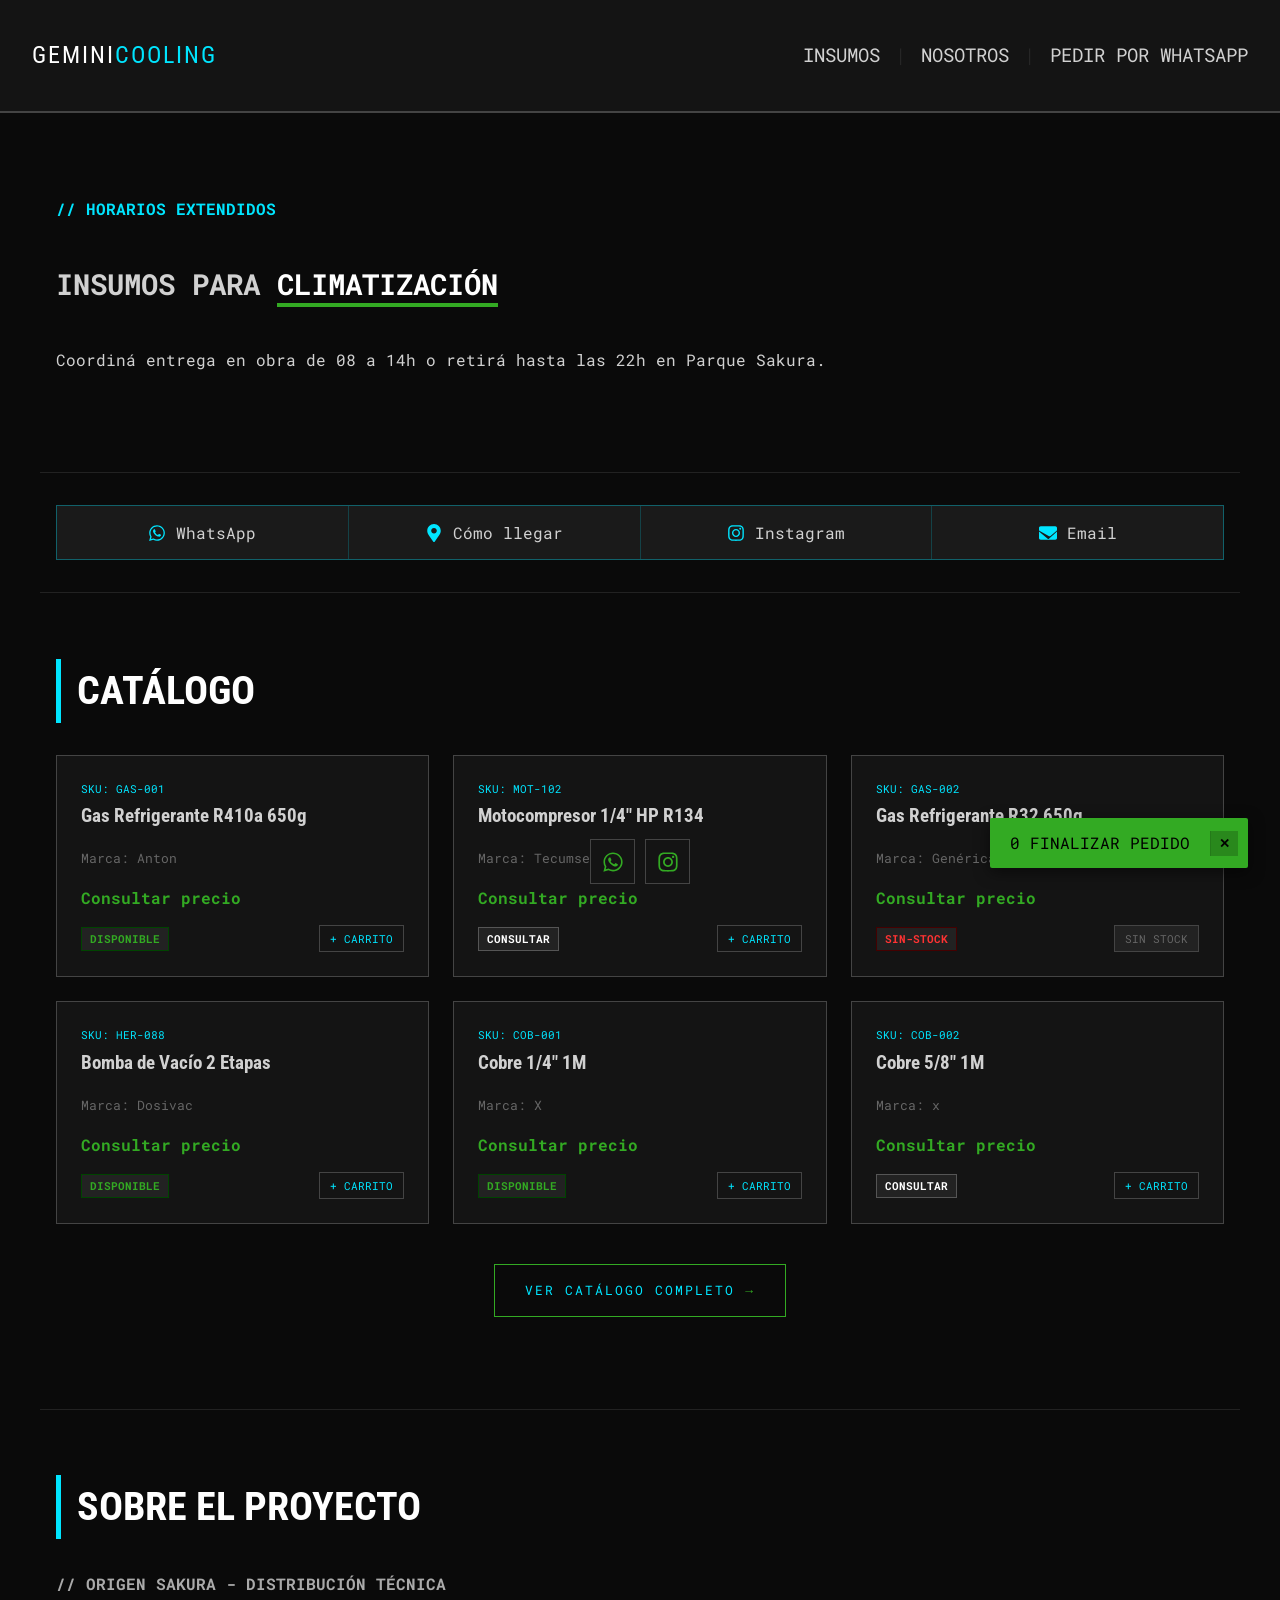
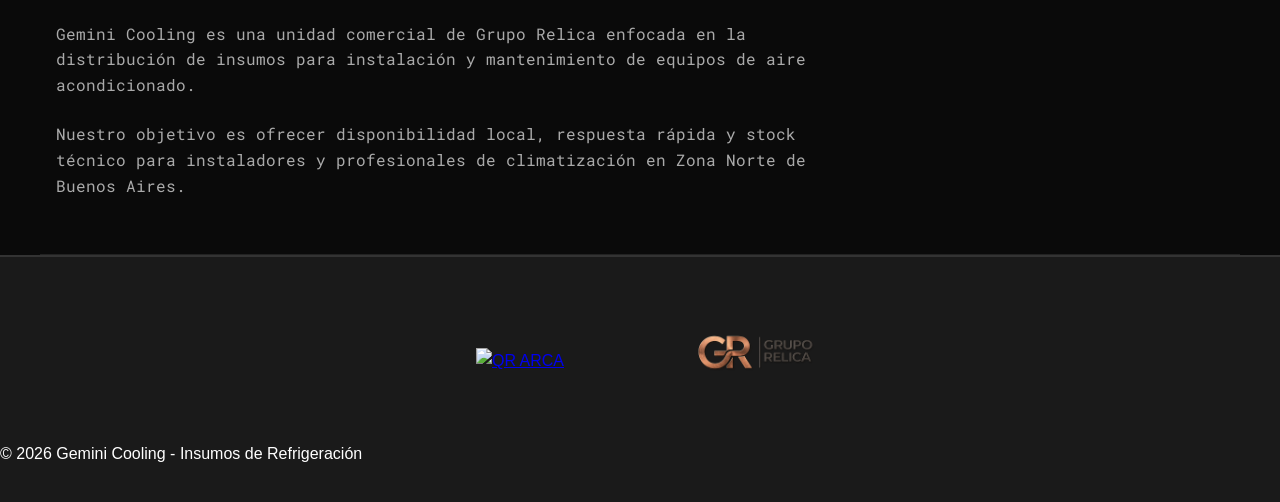
==== index.html @ 20b4b168 "fix QR ARCA" ====
<!DOCTYPE html>
<html lang="es">
<head>
  <meta charset="UTF-8" />
  <meta name="viewport" content="width=device-width, initial-scale=1.0" />

  <title>Gemini Cooling | Insumos para Aire Acondicionado - Grupo Relica</title>

  <meta name="description" content="Gemini Cooling: kits e insumos para instalación de aire acondicionado en Argentina.">

  <!-- Open Graph -->
  <meta property="og:title" content="Gemini Cooling">
  <meta property="og:description" content="Insumos para aire acondicionado - Grupo Relica">
  <meta property="og:type" content="website">
  <meta property="og:url" content="https://www.relica.com.ar">
  <meta property="og:image" content="https://www.relica.com.ar/assets/OpenGraph.png">
<!-- Favicon -->
  <link rel="icon" type="image/png" sizes="512x512" href="/assets/favicon.png">
  <link
    href="https://fonts.googleapis.com/css2?family=Roboto+Condensed:wght@700&family=Roboto+Mono&display=swap"
    rel="stylesheet"
  />
  <link rel="stylesheet" href="styles.css?v=1.0" />
</head>
  <body>
    <nav>
      <a href="#inicio" class="nav-logo">GEMINI<span>COOLING</span></a>
      
      <button class="menu-toggle" id="mobile-menu">
          <span></span>
          <span></span>
          <span></span>
      </button>
  
      <div class="nav-links" id="nav-list">
          <a href="#insumos">Insumos</a>
          <a href="#nosotros">Nosotros</a>
          <a href="https://wa.me/5491132820735" class="nav-whatsapp" target="_blank">PEDIR POR WHATSAPP</a>
      </div>
    </nav>

    <section id="inicio">
      <div class="hero-tag">// HORARIOS EXTENDIDOS</div>
      <h1>INSUMOS PARA <span class="subrayado">CLIMATIZACIÓN</span></h1>
      <p>
        Coordiná entrega en obra de 08 a 14h o retirá hasta las 22h en Parque Sakura.
      </p>
    </section>
    <!---### SECCION quick links ### */ --->
    <section id="accesos">
  <div class="quick-links">

    <a href="https://wa.me/5491132820735" class="quick-item">
  <svg viewBox="0 0 448 512">
    <path d="M380.9 97.1C339 55.1 283.2 32 223.9 32c-122.4 0-222 99.6-222 222 0 39.1 10.2 77.3 29.6 111L0 480l117.7-30.9c32.4 17.7 68.9 27 106.1 27h.1c122.3 0 224.1-99.6 224.1-222 0-59.3-25.2-115-67.1-157zm-157 341.6c-33.2 0-65.7-8.9-94-25.7l-6.7-4-69.8 18.3 18.6-68.1-4.4-7c-18.5-29.4-28.2-63.3-28.2-98.2 0-101.7 82.8-184.5 184.6-184.5 49.3 0 95.6 19.2 130.4 54.1 34.8 34.9 56.2 81.2 56.1 130.5 0 101.8-84.9 184.6-186.6 184.6zm101.2-138.2c-5.5-2.8-32.8-16.2-37.9-18-5.1-1.9-8.8-2.8-12.5 2.8-3.7 5.6-14.3 18-17.6 21.8-3.2 3.7-6.5 4.2-12 1.4-5.5-2.8-23.2-8.5-44.2-27.1-16.4-14.6-27.4-32.7-30.6-38.1-3.2-5.5-.3-8.5 2.5-11.2 2.5-2.5 5.5-6.5 8.3-9.7 2.8-3.3 3.7-5.5 5.5-9.3 1.9-3.7.9-6.9-.5-9.7-1.4-2.8-12.5-30.1-17.1-41.2-4.5-10.8-9.1-9.3-12.5-9.5-3.2-.2-6.9-.2-10.6-.2-3.7 0-9.7 1.4-14.8 6.9-5.1 5.6-19.4 19-19.4 46.3 0 27.3 19.9 53.7 22.6 57.4 2.8 3.7 39.1 59.7 94.8 83.8 13.2 5.7 23.6 9.2 31.6 11.8 13.3 4.2 25.4 3.6 35 2.2 10.7-1.6 32.8-13.4 37.4-26.4 4.6-13 4.6-24.1 3.2-26.4-1.3-2.5-5-3.9-10.5-6.6z"/>
  </svg>
  <span>WhatsApp</span>
</a>

    <a href="https://maps.google.com" class="quick-item">
      <svg viewBox="0 0 384 512">
  <path d="M172.3 501.7C26.97 291 0 269.4 0 192 0 85.96 85.96 0 192 0S384 85.96 384 192c0 77.4-26.97 99-172.3 309.7-9.5 13.8-30.2 13.8-39.7 0zM192 272c44.18 0 80-35.82 80-80s-35.82-80-80-80-80 35.82-80 80 35.82 80 80 80z"/>
</svg>
      <span>Cómo llegar</span>
    </a>

    <a href="https://instagram.com/geminicooling.ar" class="quick-item">
      <svg viewBox="0 0 448 512">
    <path d="M224.1 141c-63.6 0-114.9 51.3-114.9 114.9s51.3 114.9 114.9 114.9S339 319.5 339 255.9 287.7 141 224.1 141zm0 189.9c-41.4 0-75-33.6-75-75s33.6-75 75-75 75 33.6 75 75-33.6 75-75 75zm146.1-194c0 14.9-12 26.9-26.9 26.9-14.9 0-26.9-12-26.9-26.9s12-26.9 26.9-26.9c14.9-.1 26.9 12 26.9 26.9zm76.1 27.2c-1.7-35.9-9.9-67.7-36.2-93.9-26.2-26.2-58-34.4-93.9-36.2-37-2.1-147.9-2.1-184.9 0-35.8 1.7-67.6 9.9-93.9 36.1s-34.4 58-36.2 93.9c-2.1 37-2.1 147.9 0 184.9 1.7 35.8 9.9 67.6 36.1 93.9s58 34.4 93.9 36.2c37 2.1 147.9 2.1 184.9 0 35.9-1.7 67.7-9.9 93.9-36.2 26.2-26.2 34.4-58 36.2-93.9 2.1-37 2.1-147.8 0-184.8zM398.8 388c-7.8 19.6-22.9 34.7-42.6 42.6-29.5 11.7-99.5 9-132.1 9s-102.7 2.6-132.1-9c-19.6-7.8-34.7-22.9-42.6-42.6-11.7-29.5-9-99.5-9-132.1s-2.6-102.7 9-132.1c7.8-19.6 22.9-34.7 42.6-42.6 29.5-11.7 99.5-9 132.1-9s102.7-2.6 132.1 9c19.6 7.8 34.7 22.9 42.6 42.6 11.7 29.5 9 99.5 9 132.1s2.7 102.7-9 132.1z"/>
  </svg>
      <span>Instagram</span>
    </a>

    <a href="mailto:ventas@relica.com.ar" class="quick-item">
      <svg viewBox="0 0 512 512">
  <path d="M502.3 190.8L327.4 338c-15.2 12.8-37.6 12.8-52.8 0L9.7 190.8C3.9 186 0 178.9 0 171.2V112c0-26.5 21.5-48 48-48h416c26.5 0 48 21.5 48 48v59.2c0 7.7-3.9 14.8-9.7 19.6zM0 214.4l247.4 208.4c5 4.2 11.3 6.4 17.6 6.4s12.6-2.1 17.6-6.4L512 214.4V400c0 26.5-21.5 48-48 48H48c-26.5 0-48-21.5-48-48V214.4z"/>
</svg>
      <span>Email</span>
    </a>

  </div>
</section> 
    <section id="insumos">
      <h2>Catálogo</h2>
      <div id="catalogo-grid">
        <p style="color: #444">Cargando base de datos...</p>
      </div>
      <div style="text-align: center; margin-top: 40px; margin-bottom: 60px;">
        <a href="catalogo.html" style="
            display: inline-block;
            padding: 15px 30px;
            border: 1px solid var(--tecnico);
            color: var(--accent);
            text-decoration: none;
            font-family: var(--mono);
            font-size: 0.8rem;
            letter-spacing: 2px;
        ">
            VER CATÁLOGO COMPLETO <span style="color:var(--tecnico);">→</span>
        </a>
    </div>
    </section>

    <section id="nosotros">
      <h2>Sobre el Proyecto</h2>
      <div class="nosotros-box">
        <p><strong>// ORIGEN SAKURA - DISTRIBUCIÓN TÉCNICA</strong></p>
        <p>
          Gemini Cooling es una unidad comercial de Grupo Relica enfocada en la distribución de insumos para instalación y mantenimiento de equipos de aire acondicionado.
        </p>
        <p>
          Nuestro objetivo es ofrecer disponibilidad local, respuesta rápida y stock técnico para instaladores y profesionales de climatización en Zona Norte de Buenos Aires.
        </p>
      </div>
    </section>

    <div class="social-float">
   <a href="https://wa.me/5491132820735"
   class="social-btn"
   title="WhatsApp"
      rel="noopener noreferrer">
        <svg viewBox="0 0 448 512">
          <path
            d="M380.9 97.1C339 55.1 283.2 32 223.9 32c-122.4 0-222 99.6-222 222 0 39.1 10.2 77.3 29.6 111L0 480l117.7-30.9c32.4 17.7 68.9 27 106.1 27h.1c122.3 0 224.1-99.6 224.1-222 0-59.3-25.2-115-67.1-157zm-157 341.6c-33.2 0-65.7-8.9-94-25.7l-6.7-4-69.8 18.3 18.6-68.1-4.4-7c-18.5-29.4-28.2-63.3-28.2-98.2 0-101.7 82.8-184.5 184.6-184.5 49.3 0 95.6 19.2 130.4 54.1 34.8 34.9 56.2 81.2 56.1 130.5 0 101.8-84.9 184.6-186.6 184.6zm101.2-138.2c-5.5-2.8-32.8-16.2-37.9-18-5.1-1.9-8.8-2.8-12.5 2.8-3.7 5.6-14.3 18-17.6 21.8-3.2 3.7-6.5 4.2-12 1.4-5.5-2.8-23.2-8.5-44.2-27.1-16.4-14.6-27.4-32.7-30.6-38.1-3.2-5.5-.3-8.5 2.5-11.2 2.5-2.5 5.5-6.5 8.3-9.7 2.8-3.3 3.7-5.5 5.5-9.3 1.9-3.7.9-6.9-.5-9.7-1.4-2.8-12.5-30.1-17.1-41.2-4.5-10.8-9.1-9.3-12.5-9.5-3.2-.2-6.9-.2-10.6-.2-3.7 0-9.7 1.4-14.8 6.9-5.1 5.6-19.4 19-19.4 46.3 0 27.3 19.9 53.7 22.6 57.4 2.8 3.7 39.1 59.7 94.8 83.8 13.2 5.7 23.6 9.2 31.6 11.8 13.3 4.2 25.4 3.6 35 2.2 10.7-1.6 32.8-13.4 37.4-26.4 4.6-13 4.6-24.1 3.2-26.4-1.3-2.5-5-3.9-10.5-6.6z"
          />
        </svg>
      </a>
      <a href="https://www.instagram.com/geminicooling.ar/" class="social-btn" title="Instagram">
        <svg viewBox="0 0 448 512">
          <path
            d="M224.1 141c-63.6 0-114.9 51.3-114.9 114.9s51.3 114.9 114.9 114.9S339 319.5 339 255.9 287.7 141 224.1 141zm0 189.9c-41.4 0-75-33.6-75-75s33.6-75 75-75 75 33.6 75 75-33.6 75-75 75zm146.1-194c0 14.9-12 26.9-26.9 26.9-14.9 0-26.9-12-26.9-26.9s12-26.9 26.9-26.9c14.9-.1 26.9 12 26.9 26.9zm76.1 27.2c-1.7-35.9-9.9-67.7-36.2-93.9-26.2-26.2-58-34.4-93.9-36.2-37-2.1-147.9-2.1-184.9 0-35.8 1.7-67.6 9.9-93.9 36.1s-34.4 58-36.2 93.9c-2.1 37-2.1 147.9 0 184.9 1.7 35.8 9.9 67.6 36.1 93.9s58 34.4 93.9 36.2c37 2.1 147.9 2.1 184.9 0 35.9-1.7 67.7-9.9 93.9-36.2 26.2-26.2 34.4-58 36.2-93.9 2.1-37 2.1-147.8 0-184.8zM398.8 388c-7.8 19.6-22.9 34.7-42.6 42.6-29.5 11.7-99.5 9-132.1 9s-102.7 2.6-132.1-9c-19.6-7.8-34.7-22.9-42.6-42.6-11.7-29.5-9-99.5-9-132.1s-2.6-102.7 9-132.1c7.8-19.6 22.9-34.7 42.6-42.6 29.5-11.7 99.5-9 132.1-9s102.7-2.6 132.1 9c19.6 7.8 34.7 22.9 42.6 42.6 11.7 29.5 9 99.5 9 132.1s2.7 102.7-9 132.1z"
          />
        </svg>
      </a>
    </div>

    <script src="app.js"></script>
    <div id="cart-float" class="cart-hidden">
      <div onclick="finalizarPedido()" style="display:flex; align-items:center; gap:10px; cursor:pointer;">
          <span id="cart-count">0</span>
          <span class="cart-text">FINALIZAR PEDIDO</span>
      </div>
      <button onclick="vaciarCarrito()" id="btn-vaciar" title="Vaciar carrito">✕</button>
      </div>
<footer class="main-footer">
    <div class="footer-container">

    <!-- QR ARCA -->
    <div class="footer-block">
        <a href="http://qr.afip.gob.ar/?qr=NNjkG-M4kp5PW3gaXXUOJQ,," target="_blank">
            <img src="https://www.afip.gob.ar/images/f960/DATAWEB.jpg"
                 alt="QR ARCA"
                 class="arca-qr">
        </a>
    </div>

    <!-- LOGO -->
    <div class="footer-block">
        <a href="#">
            <img src="assets/imgfoot2.png"
                 alt="Gemini Cooling"
                 class="footer-logo">
        </a>
    </div>

    <!-- REDES 
    <div class="footer-block footer-social">
        <a href="https://instagram.com/" target="_blank">Instagram</a>
        <a href="https://wa.me/549XXXXXXXXXX" target="_blank">WhatsApp</a>
    </div>-->

</div>

<div class="footer-bottom">
    <p>© 2026 Gemini Cooling - Insumos de Refrigeración</p>
</div>

</footer>
  </body>
</html>
---- styles.css ----
html {
  scroll-behavior: smooth;
}
:root {
  --bg: #0a0a0a;
  --surface: #141414;
  --accent: #00e5ff;
  --iron: #444;
  --text: #d1d1d1;
  --mono: "Roboto Mono", monospace;
  --sans: "Roboto Condensed", sans-serif;
  --tecnico: #33aa23;
}

* {
  box-sizing: border-box;
}
body {
  background: var(--bg);
  color: var(--text);
  font-family: var(--mono);
  margin: 0;
  line-height: 1.6;
  overflow-x: hidden;
}

nav {
  background: var(--surface);
  border-bottom: 2px solid var(--iron);
  padding: 1rem 2rem;
  position: sticky;
  top: 0;
  z-index: 100;
  display: flex;
  justify-content: space-between;
  align-items: center;
}
.nav-logo {
  font-family: var(--sans);
  font-size: 1.5rem;
  letter-spacing: 2px;
  color: #fff;
  text-decoration: none;
}
.nav-logo span {
  color: var(--accent);
}
.nav-links a {
  color: var(--text);
  text-decoration: none;
  margin-left: 2rem;
  font-size: 0.9rem;
  text-transform: uppercase;
}
/* Contenedor de links */
.nav-links {
  display: flex;
  align-items: center;
}

/* Agregamos la línea separadora */
.nav-links a:not(:last-child)::after {
  content: "|"; /* La barra vertical */
  margin-left: 15px;
  margin-right: 15px;
  color: var(--iron); /* Gris industrial */
  font-weight: 300;
  opacity: 0.5; /* Para que sea sutil */
}

/* Ajuste para que el botón de WhatsApp no tenga línea al final */
.nav-whatsapp::after {
  display: none;
}

section {
  padding: 4rem 2rem;
  max-width: 1200px;
  margin: 0 auto;
  border-bottom: 1px solid #222;
}
h2 {
  font-family: var(--sans);
  font-size: 2.5rem;
  text-transform: uppercase;
  border-left: 5px solid var(--accent);
  padding-left: 1rem;
  margin-bottom: 2rem;
  color: #fff;
}

#inicio {
  height: 40vh;
  display: flex;
  flex-direction: column;
  justify-content: center;
}
.hero-tag {
  color: var(--accent);
  font-weight: bold;
  margin-bottom: 1rem;
}
.subrayado {
  color: #fff;
  border-bottom: 4px solid var(--tecnico);
}

#catalogo-grid {
  display: grid;
  grid-template-columns: repeat(auto-fill, minmax(280px, 1fr));
  gap: 1.5rem;
}
.producto-card {
  background: var(--surface);
  border: 1px solid var(--iron);
  padding: 1.5rem;
}
.producto-card h3 {
  margin: 0 0 1rem 0;
  font-family: var(--sans);
}

/* --- SISTEMA DINÁMICO DE STOCK --- */
.tag-stock {
  display: inline-block;
  padding: 2px 8px;
  font-size: 0.7rem;
  font-weight: bold;
  background: #222;
  border: 1px solid;
  text-transform: uppercase;
}

/* Colores específicos */
.tag-stock.disponible {
  color: var(--tecnico);
  border-color: #004400;
}
.tag-stock.consultar {
  color: #ffffff;
  border-color: #555;
}
.tag-stock.sin-stock {
  color: #ff3333;
  border-color: #440000;
}

.nosotros-box {
  max-width: 800px;
  color: #aaa;
}
.nosotros-box p {
  margin-bottom: 1.5rem;
}

/* Botones Flotantes Izquierda */
.social-float {
  position: fixed;
  top: 50%;
  left: 1rem;
  transform: translateY(-50%);
  display: flex;
  flex-direction: column;
  gap: 10px;
  z-index: 200;
}
.social-btn {
  width: 45px;
  height: 45px;
  display: flex;
  align-items: center;
  justify-content: center;
  background: var(--surface);
  border: 1px solid var(--iron);
  transition: 0.3s;
}
.social-btn svg {
  width: 22px;
  height: 22px;
  fill: var(--tecnico);
  transition: 0.3s;
}
.social-btn:hover {
  border-color: var(--tecnico);
  transform: translateX(5px);
  background: #1a1a1a;
}
/* Ajuste para iPhone / Mobile */
/* Botón Hamburguesa - Invisible en Desktop */
.menu-toggle {
  display: none;
  flex-direction: column;
  gap: 5px;
  background: none;
  border: none;
  cursor: pointer;
  z-index: 1001;
}

.menu-toggle span {
  width: 25px;
  height: 3px;
  background-color: var(--tecnico);
  transition: 0.3s;
}

/* RESPONSIVE MOBILE */
@media (max-width: 768px) {
  nav {
      justify-content: space-between;
      padding: 1rem;
      position: relative;
      z-index: 1002;
  }

  /* Escondemos el texto del nav original para que no flote */
  .nav-links {
      display: none; /* Por defecto escondido */
      position: fixed;
      top: 0;
      right: -100%;
      height: 100vh;
      width: 100%; /* Ocupa todo el ancho en mobile para evitar ruidos visuales */
      background: #0a0a0a; /* Fondo sólido negro */
      flex-direction: column;
      justify-content: center;
      align-items: center;
      transition: 0.4s ease;
      z-index: 1000;
  }

  /* Cuando se activa el menú */
  .nav-links.active {
      display: flex; /* Se vuelve visible */
      right: 0;
  }

  .nav-links a {
      margin: 1.5rem 0;
      font-size: 1.5rem;
      color: var(--accent);
  }

  .menu-toggle {
      display: flex;
      position: relative;
      z-index: 1001;
  }
}
  /* HASTA ACÁ EL NAV ADAPTADO MOBILE */


  /* Clase que activaremos con JS */
  .nav-links.active {
      right: 0;
  }

  .nav-links a {
      font-size: 1.2rem;
      margin: 1.5rem 0;
  }
  
  .nav-whatsapp { margin-left: 0 !important; }

  .nav-whatsapp {
    margin-left: 0 !important;
    font-size: 0.8rem;
  }

  h1 {
    font-size: 1.8rem;
  }

  .social-float {
    top: auto;
    bottom: 1rem;
    left: 50%;
    transform: translateX(-50%);
    flex-direction: row;
  }

  section {
    padding: 2rem 1rem;
  }


/*DESDE ACÁ EL quicklinks */
.quick-links {
  background: #1a1a1a;
  border: 1px solid rgba(0,229,255,0.35);
  display: flex;
  justify-content: center;
  align-items: center;
  flex-wrap: wrap;
}

.quick-item {
  flex: 1;
  min-width: 180px;
  padding: 14px;
  text-align: center;
  color: var(--text);
  text-decoration: none;

  display: flex;
  align-items: center;
  justify-content: center;
  gap: 10px;
}

.quick-item svg {
  width: 18px;
  height: 18px;
  fill: var(--accent);
  flex-shrink: 0;
}

.quick-item:not(:first-child) {
  border-left: 1px solid rgba(0,229,255,0.2);
}

.quick-item:hover {
  background: #222;
  color: var(--accent);
}

#cart-float {
  position: fixed;
  bottom: 2rem;
  right: 2rem;

  background: var(--tecnico);
  color: #000;

  padding: 12px 20px;
  padding-right: 10px;

  display: flex;
  align-items: center;
  gap: 10px;

  cursor: pointer;
  z-index: 999;

  border-radius: 2px;
  box-shadow: 0 4px 15px rgba(0,0,0,0.5);
  transition: 0.3s;
}
#btn-vaciar {
  background: rgba(0,0,0,0.2);
  border: none;
  color: #000;
  margin-left: 10px;
  padding: 5px 8px;
  cursor: pointer;
  font-weight: bold;
  border-left: 1px solid rgba(0,0,0,0.1);
  transition: 0.3s;
}

#btn-vaciar:hover {
  background: #ff3333;
  color: #fff;
}
.btn-ver-mas {
  display: inline-block;
  padding: 15px 40px;
  border: 1px solid var(--iron);
  color: var(--accent);
  text-decoration: none;
  font-family: var(--mono);
  font-size: 0.9rem;
  letter-spacing: 2px;
  transition: 0.3s;
}

.btn-ver-mas:hover {
  background: var(--iron);
  border-color: var(--tecnico);
}
/* Contenedor principal del footer */
.main-footer {
    background-color: #1a1a1a;
    color: #ffffff;
    padding: 40px 0 20px 0;
    font-family: sans-serif;
    border-top: 2px solid #333;
}

/* ACA COMIENZA EL FOOTER Flexbox para la división en 3 bloques iguales */
.footer-container {
display: flex;
justify-content: center;
align-items: center;
gap: 60px;
flex-wrap: wrap;
max-width: 1200px;
margin: 0 auto;
}

.footer-block {
display: flex;
justify-content: center;
align-items: center;
min-width: 180px;
}

.arca-qr {
width: 70px;
height: auto;
}

.footer-logo {
max-width: 180px;
height: auto;
}

.footer-social {
display: flex;
flex-direction: column;
gap: 10px;
}

.footer-social a {
color: var(--text);
text-decoration: none;
transition: 0.3s;
}

.footer-social a:hover {
color: var(--tecnico);
}

.social-btn svg {
    pointer-events: none;
}
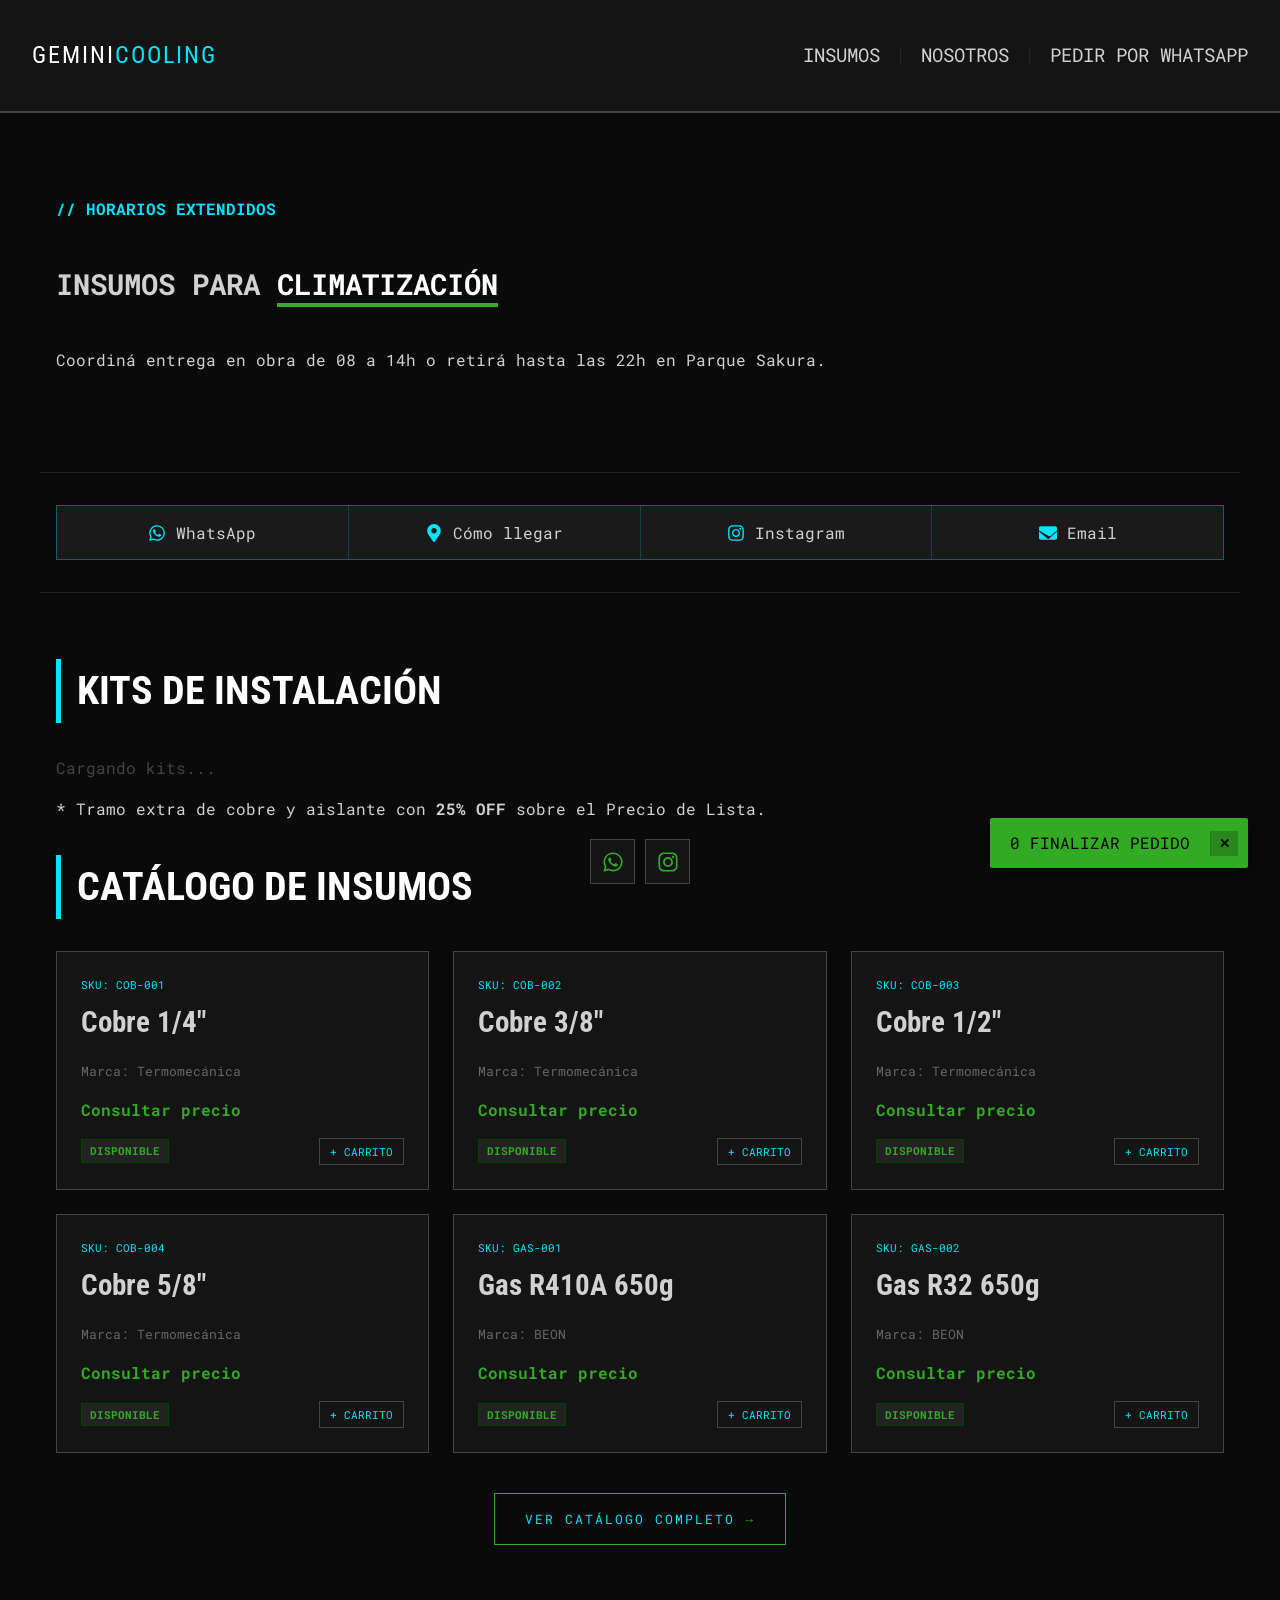
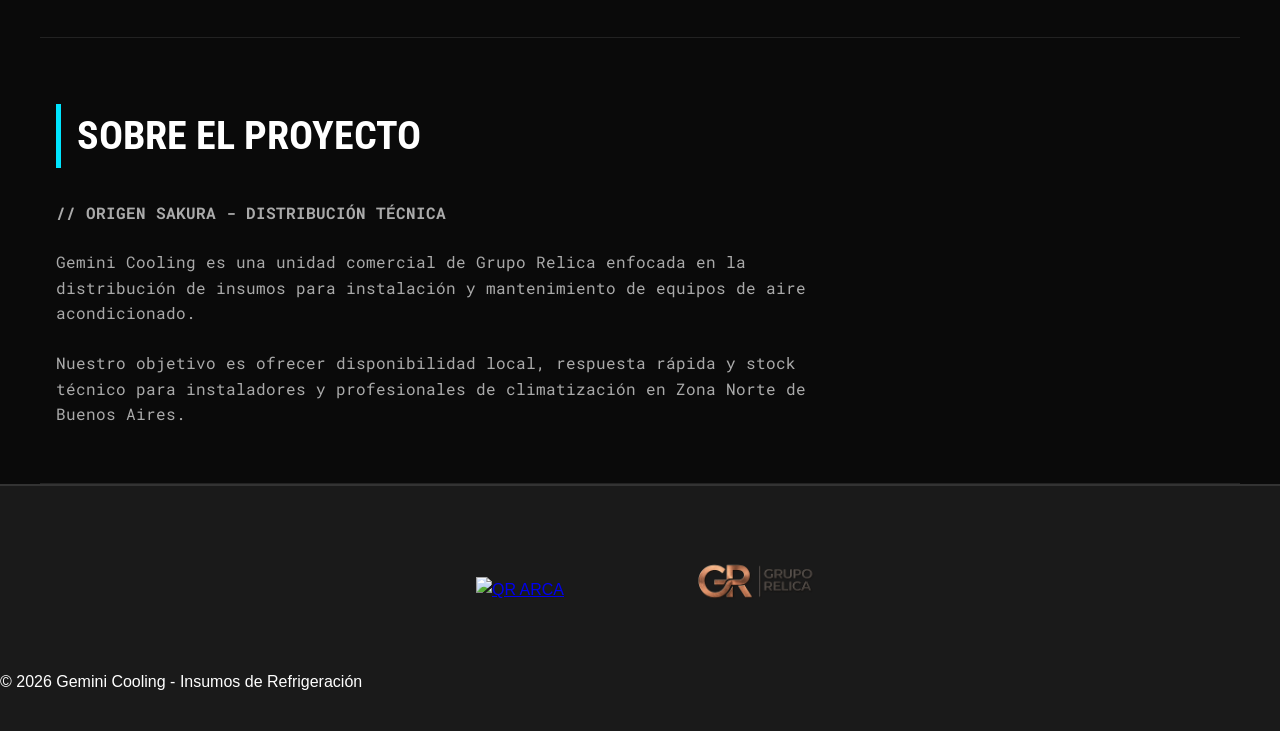
==== commit 7f87fe3b: "indexkits" ====
--- a/index.html
+++ b/index.html
@@ -81,7 +81,16 @@
   </div>
 </section> 
     <section id="insumos">
-      <h2>Catálogo</h2>
+          <h2>Kits de Instalación</h2>
+
+    <div id="kits-grid">
+        <p style="color:#444;">Cargando kits...</p>
+    </div>
+
+    <div class="kits-nota">
+        * Tramo extra de cobre y aislante con <strong>25% OFF</strong> sobre el Precio de Lista.
+    </div>
+      <h2>Catálogo de insumos</h2>
       <div id="catalogo-grid">
         <p style="color: #444">Cargando base de datos...</p>
       </div>
--- a/styles.css
+++ b/styles.css
@@ -117,6 +117,7 @@
 }
 .producto-card h3 {
   margin: 0 0 1rem 0;
+  font-size: 1.8rem;
   font-family: var(--sans);
 }
 
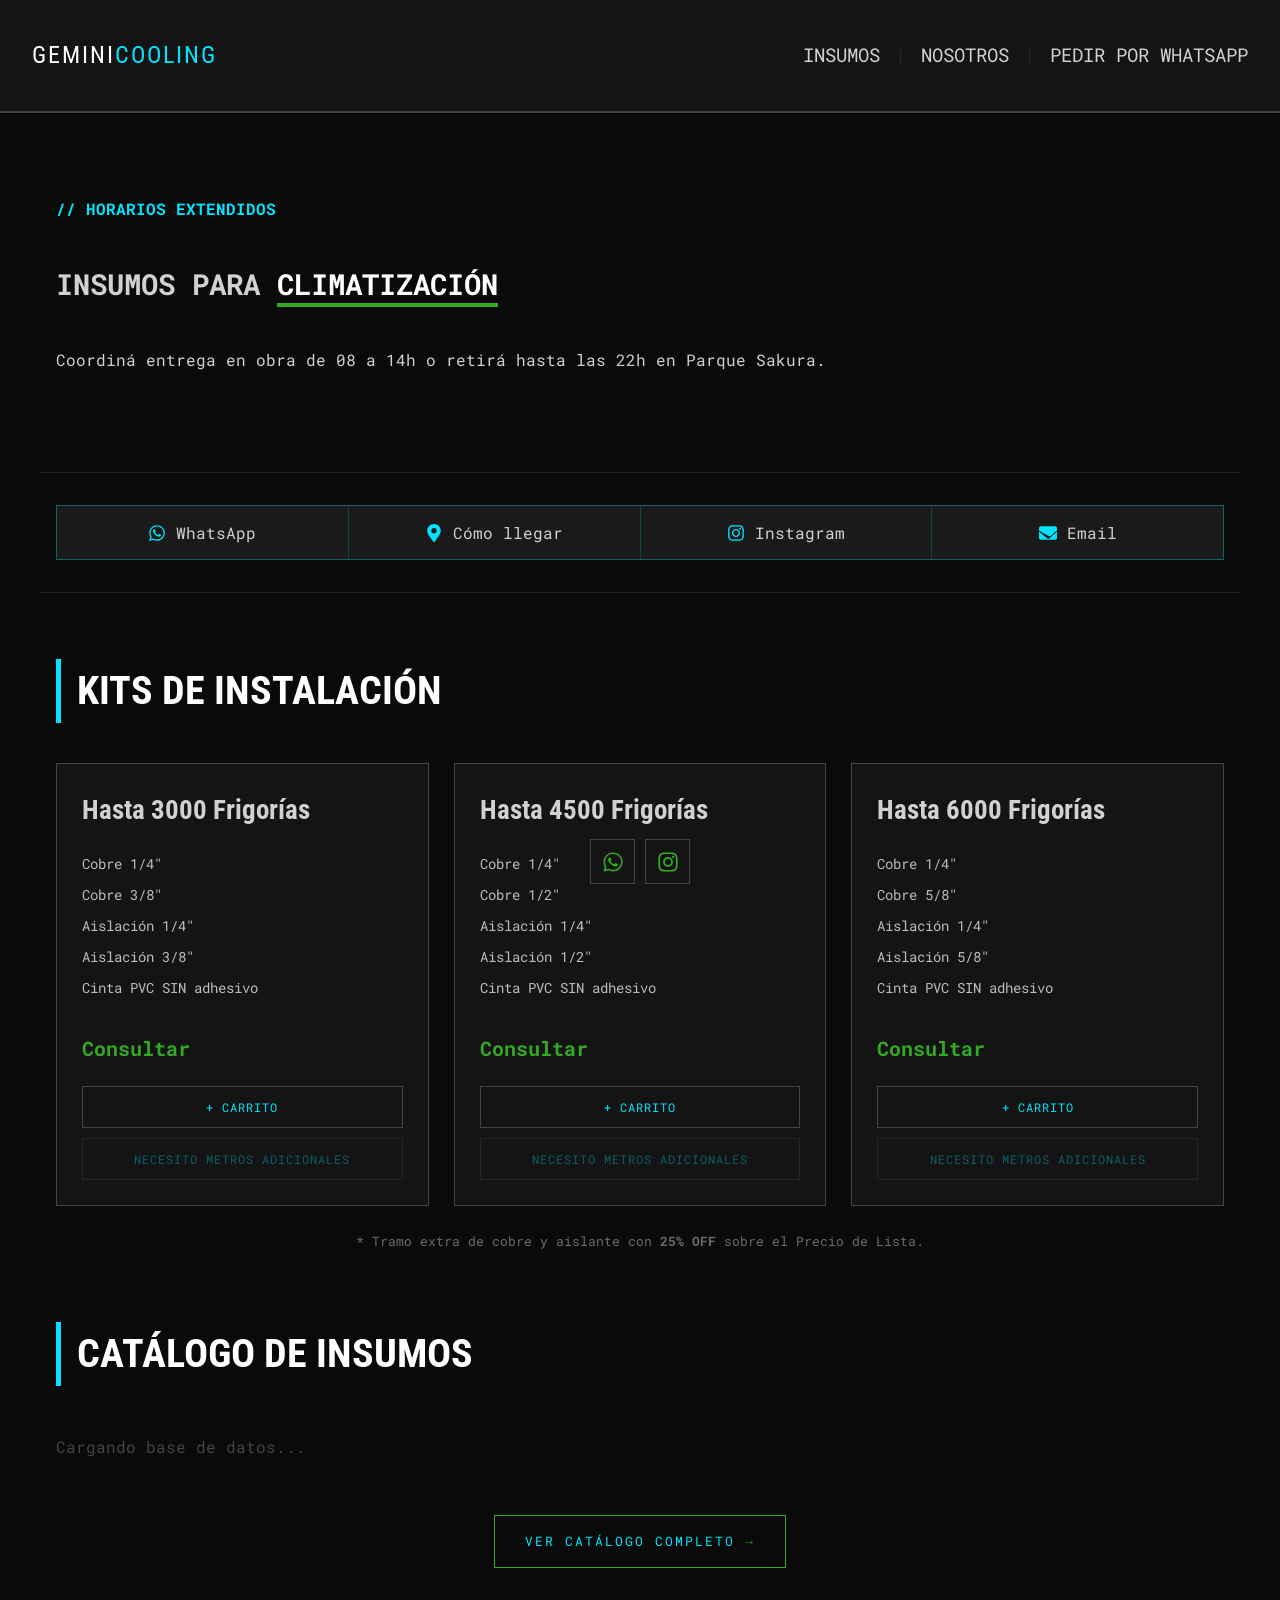
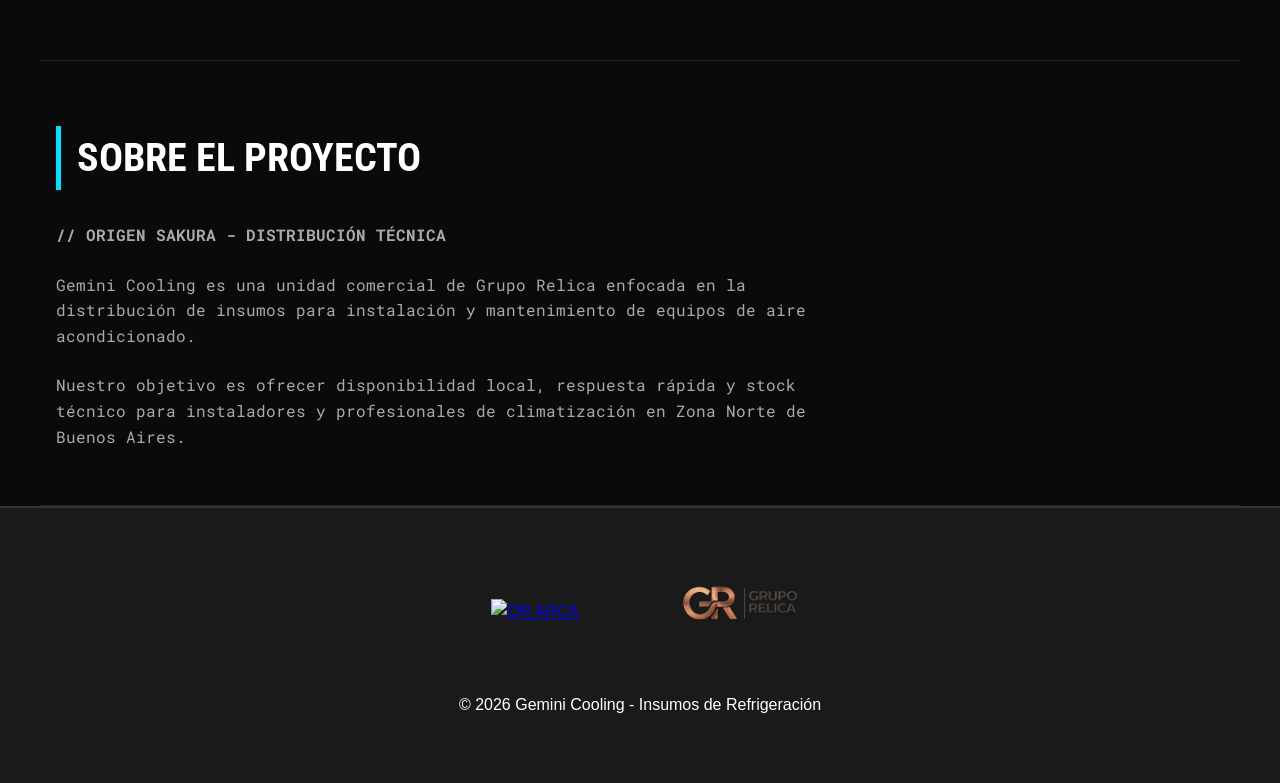
==== commit cf7e9bf2: "versionado-cache-botones" ====
--- a/index.html
+++ b/index.html
@@ -21,6 +21,7 @@
     rel="stylesheet"
   />
   <link rel="stylesheet" href="styles.css?v=1.0" />
+  <script src="app.js?v=1.1"></script>
 </head>
   <body>
     <nav>
--- a/styles.css
+++ b/styles.css
@@ -103,6 +103,69 @@
 .subrayado {
   color: #fff;
   border-bottom: 4px solid var(--tecnico);
+}
+
+/* ============================
+   KITS DE INSTALACIÓN
+============================ */
+
+#kits-grid{
+    display:grid;
+    grid-template-columns:repeat(auto-fit,minmax(260px,1fr));
+    gap:25px;
+    margin:40px 0 25px;
+}
+
+.kit-card{
+    background:var(--surface);
+    border:1px solid var(--iron);
+    padding:25px;
+    min-height:420px;
+
+    display:flex;
+    flex-direction:column;
+}
+
+.kit-card h3{
+    margin:0 0 20px;
+    font-size:1.7rem;
+    font-family:var(--sans);
+}
+
+.kit-card ul{
+    list-style:none;
+    padding:0;
+    margin:0;
+    flex:1;
+}
+
+.kit-card li{
+    color:#bdbdbd;
+    margin-bottom:8px;
+    font-size:.9rem;
+}
+
+.kit-precio{
+    margin-top:25px;
+    margin-bottom:12px;
+
+    color:var(--tecnico);
+    font-size:1.25rem;
+    font-weight:bold;
+}
+
+.kit-nota{
+    color:#6c6c6c;
+    font-size:.75rem;
+    line-height:1.4;
+}
+
+.kits-nota{
+    text-align:center;
+    color:#6c6c6c;
+    font-size:.8rem;
+    margin-top:15px;
+    margin-bottom:70px;
 }
 
 #catalogo-grid {
@@ -347,6 +410,10 @@
   box-shadow: 0 4px 15px rgba(0,0,0,0.5);
   transition: 0.3s;
 }
+#cart-float.cart-hidden {
+    display:none;
+}
+
 #btn-vaciar {
   background: rgba(0,0,0,0.2);
   border: none;
@@ -384,6 +451,7 @@
     background-color: #1a1a1a;
     color: #ffffff;
     padding: 40px 0 20px 0;
+    padding-bottom: 50px;
     font-family: sans-serif;
     border-top: 2px solid #333;
 }
@@ -393,7 +461,7 @@
 display: flex;
 justify-content: center;
 align-items: center;
-gap: 60px;
+gap: 30px;
 flex-wrap: wrap;
 max-width: 1200px;
 margin: 0 auto;
@@ -432,6 +500,53 @@
 color: var(--tecnico);
 }
 
+.footer-bottom {
+    margin-top: 15px;
+    text-align: center;
+}
+
 .social-btn svg {
     pointer-events: none;
 }
+
+.btn-kit-extra.extra-disabled{
+
+    opacity:.35;
+    pointer-events:none;
+    cursor:not-allowed;
+
+}
+
+.btn-kit-carrito,
+.btn-kit-extra{
+
+    width:100%;
+    padding:12px;
+    margin-top:10px;
+
+    background:none;
+    border:1px solid var(--iron);
+
+    color:var(--accent);
+
+    font-family:var(--mono);
+    font-size:.75rem;
+    letter-spacing:1px;
+
+    cursor:pointer;
+
+    transition:.2s;
+}
+
+.extra-activo{
+
+    border-color:var(--tecnico);
+    color:var(--tecnico);
+
+}
+
+@media (max-width: 768px) {
+    .main-footer {
+        padding-bottom: 50px;
+    }
+}
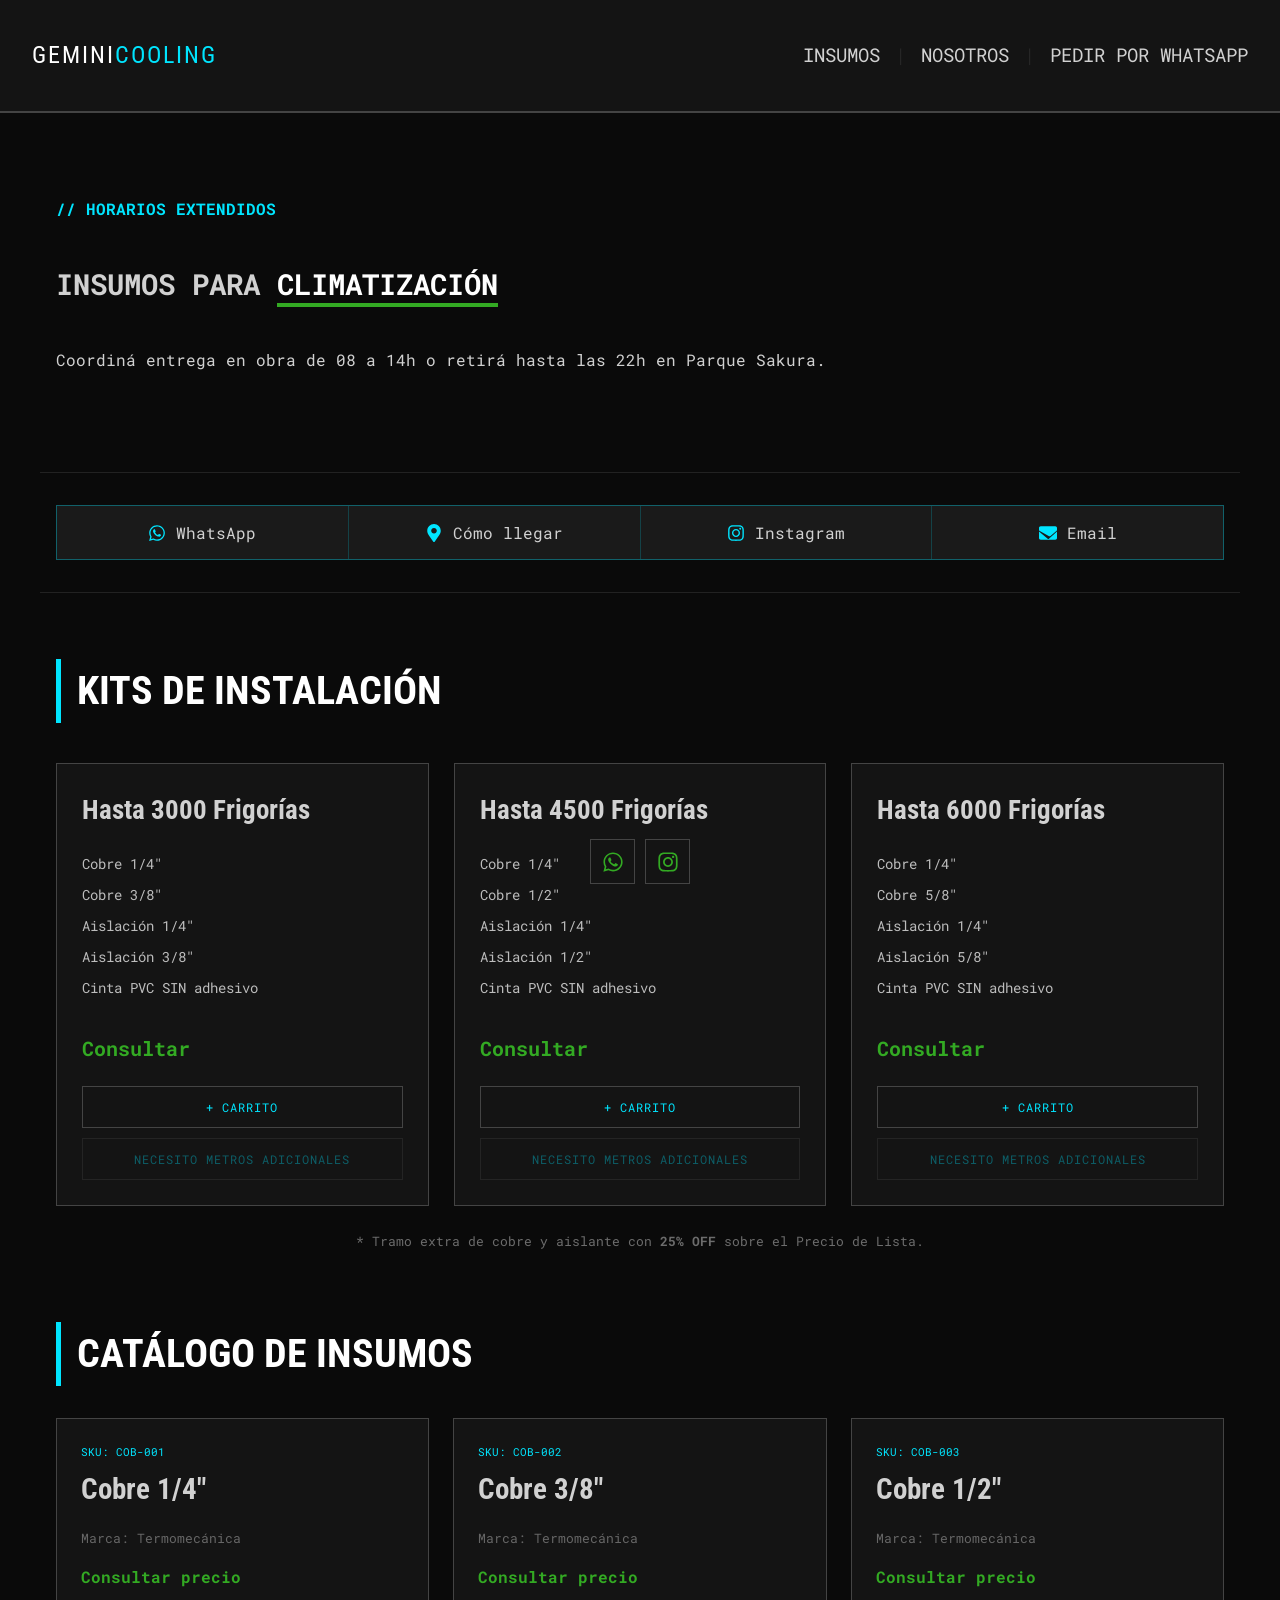
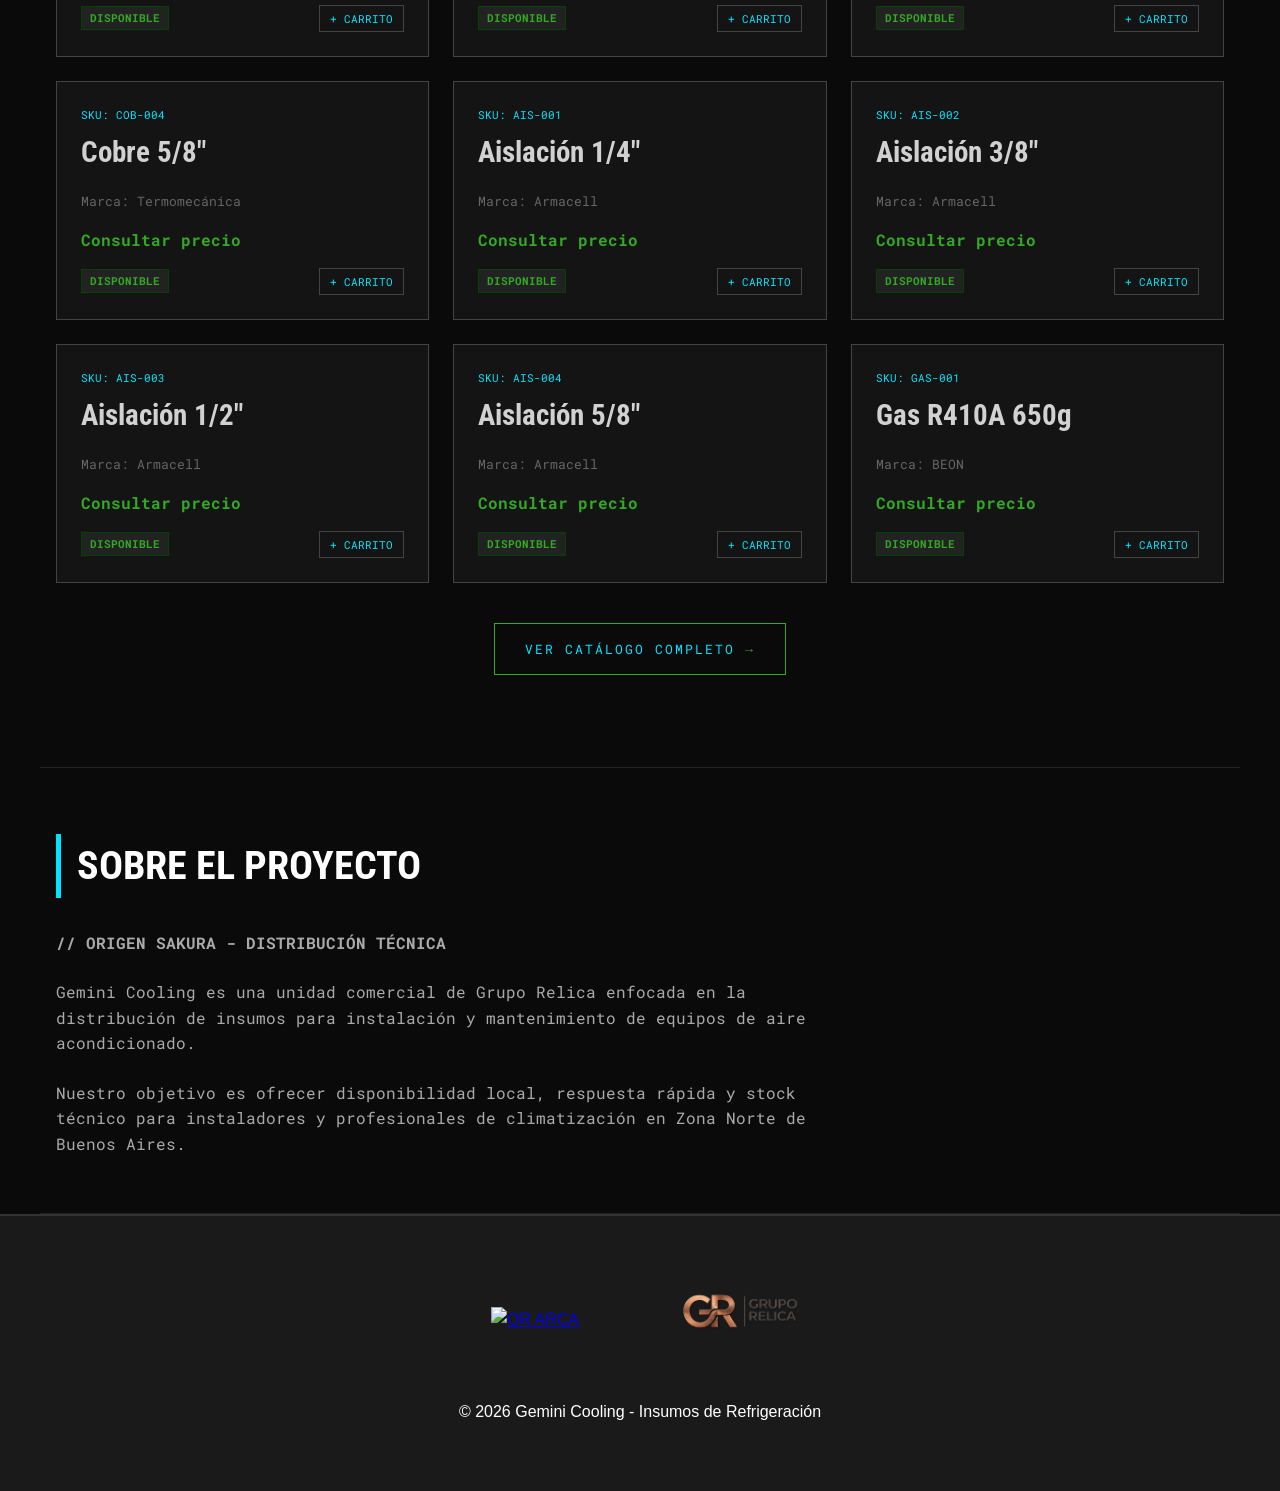
==== commit 941d3b34: "fix-catalog-pluspaneles" ====
--- a/index.html
+++ b/index.html
@@ -21,7 +21,6 @@
     rel="stylesheet"
   />
   <link rel="stylesheet" href="styles.css?v=1.0" />
-  <script src="app.js?v=1.1"></script>
 </head>
   <body>
     <nav>
@@ -144,7 +143,7 @@
       </a>
     </div>
 
-    <script src="app.js"></script>
+    <script src="app.js?v=1.1"></script>
     <div id="cart-float" class="cart-hidden">
       <div onclick="finalizarPedido()" style="display:flex; align-items:center; gap:10px; cursor:pointer;">
           <span id="cart-count">0</span>
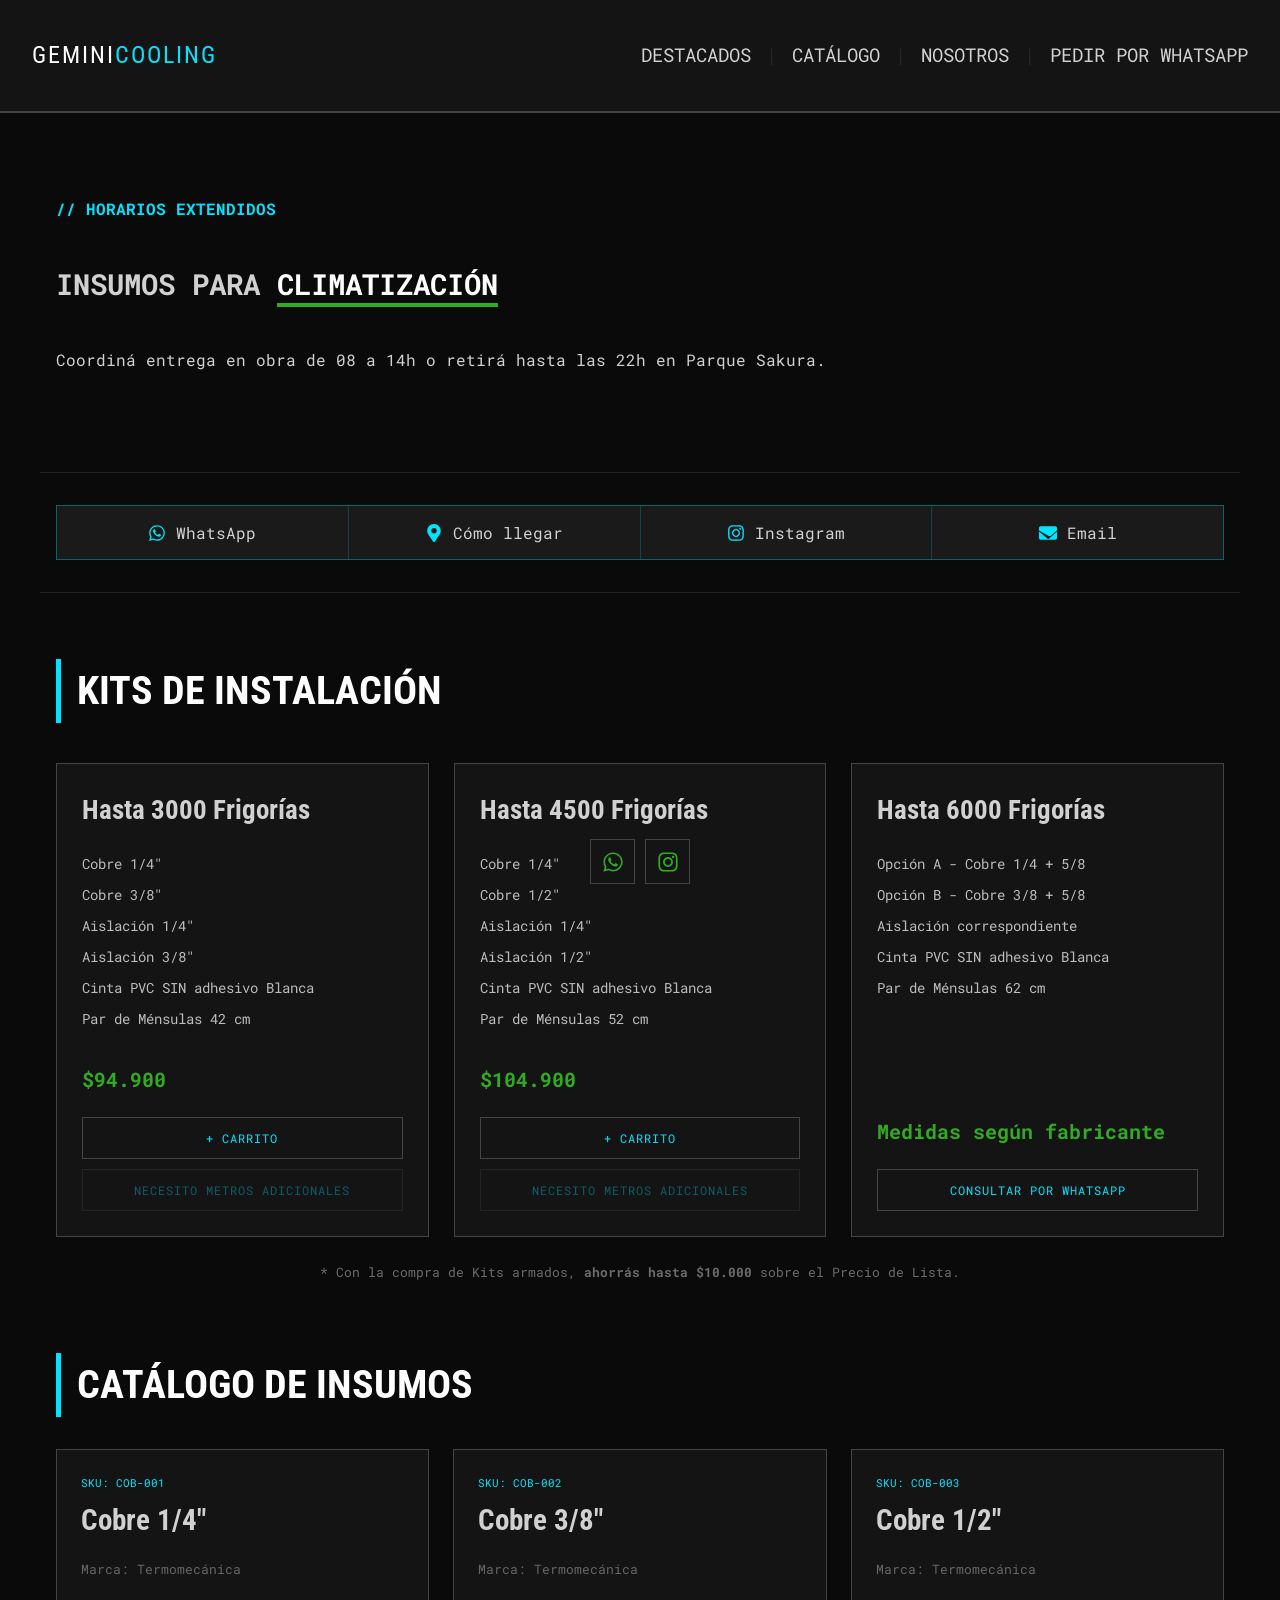
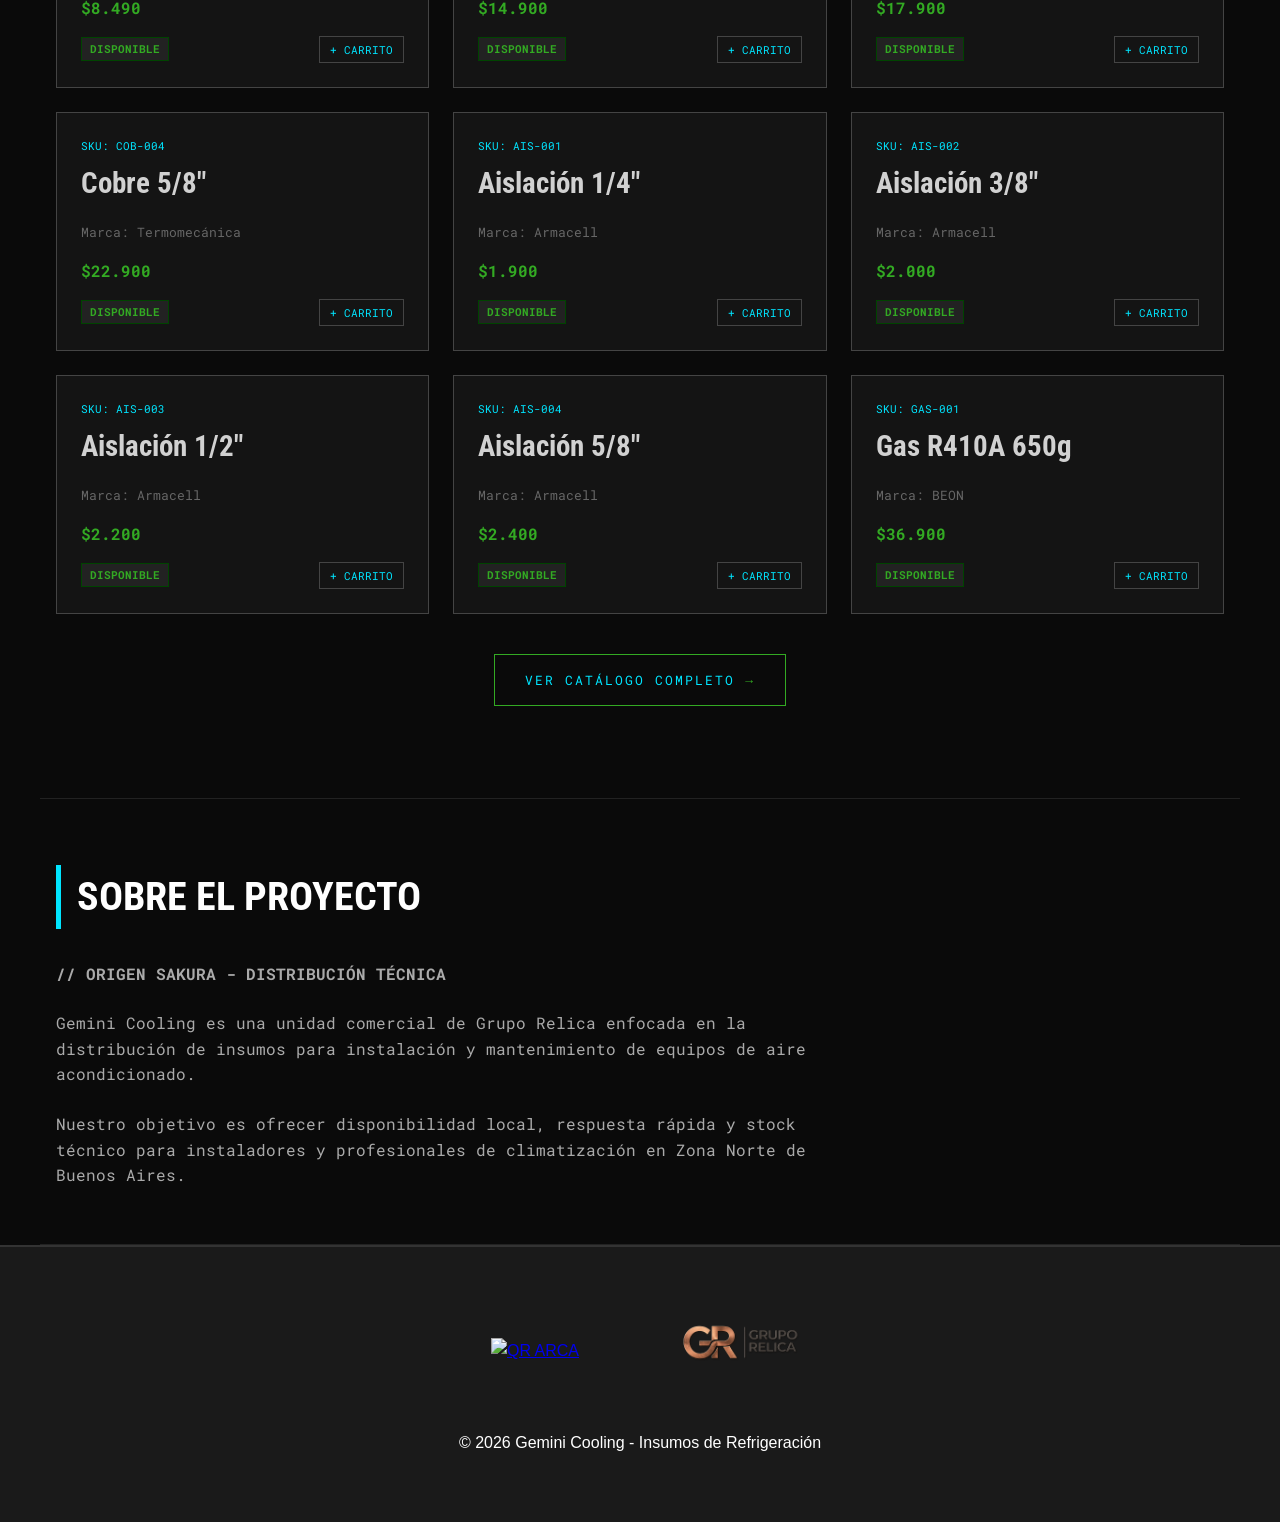
==== commit 34d37de9: "RELEASE_PROD_V-1.2" ====
--- a/index.html
+++ b/index.html
@@ -20,25 +20,25 @@
     href="https://fonts.googleapis.com/css2?family=Roboto+Condensed:wght@700&family=Roboto+Mono&display=swap"
     rel="stylesheet"
   />
-  <link rel="stylesheet" href="styles.css?v=1.0" />
+  <link rel="stylesheet" href="styles.css?v=1.2" />
 </head>
   <body>
-    <nav>
-      <a href="#inicio" class="nav-logo">GEMINI<span>COOLING</span></a>
-      
-      <button class="menu-toggle" id="mobile-menu">
-          <span></span>
-          <span></span>
-          <span></span>
-      </button>
-  
-      <div class="nav-links" id="nav-list">
-          <a href="#insumos">Insumos</a>
-          <a href="#nosotros">Nosotros</a>
-          <a href="https://wa.me/5491132820735" class="nav-whatsapp" target="_blank">PEDIR POR WHATSAPP</a>
-      </div>
-    </nav>
+  <nav>
+    <a href="#inicio" class="nav-logo">GEMINI<span>COOLING</span></a>
 
+    <button class="menu-toggle" id="mobile-menu">
+        <span></span>
+        <span></span>
+        <span></span>
+    </button>
+
+    <div class="nav-links" id="nav-list">
+        <a href="#insumos">Destacados</a>
+        <a href="catalogo.html">Catálogo</a>
+        <a href="#nosotros">Nosotros</a>
+        <a href="https://wa.me/5491132820735" class="nav-whatsapp" target="_blank">PEDIR POR WHATSAPP</a>
+    </div>
+  </nav>
     <section id="inicio">
       <div class="hero-tag">// HORARIOS EXTENDIDOS</div>
       <h1>INSUMOS PARA <span class="subrayado">CLIMATIZACIÓN</span></h1>
@@ -88,7 +88,7 @@
     </div>
 
     <div class="kits-nota">
-        * Tramo extra de cobre y aislante con <strong>25% OFF</strong> sobre el Precio de Lista.
+        * Con la compra de Kits armados, <strong>ahorrás hasta $10.000</strong> sobre el Precio de Lista.
     </div>
       <h2>Catálogo de insumos</h2>
       <div id="catalogo-grid">
@@ -143,7 +143,7 @@
       </a>
     </div>
 
-    <script src="app.js?v=1.1"></script>
+    <script src="app.js?v=1.2"></script>
     <div id="cart-float" class="cart-hidden">
       <div onclick="finalizarPedido()" style="display:flex; align-items:center; gap:10px; cursor:pointer;">
           <span id="cart-count">0</span>
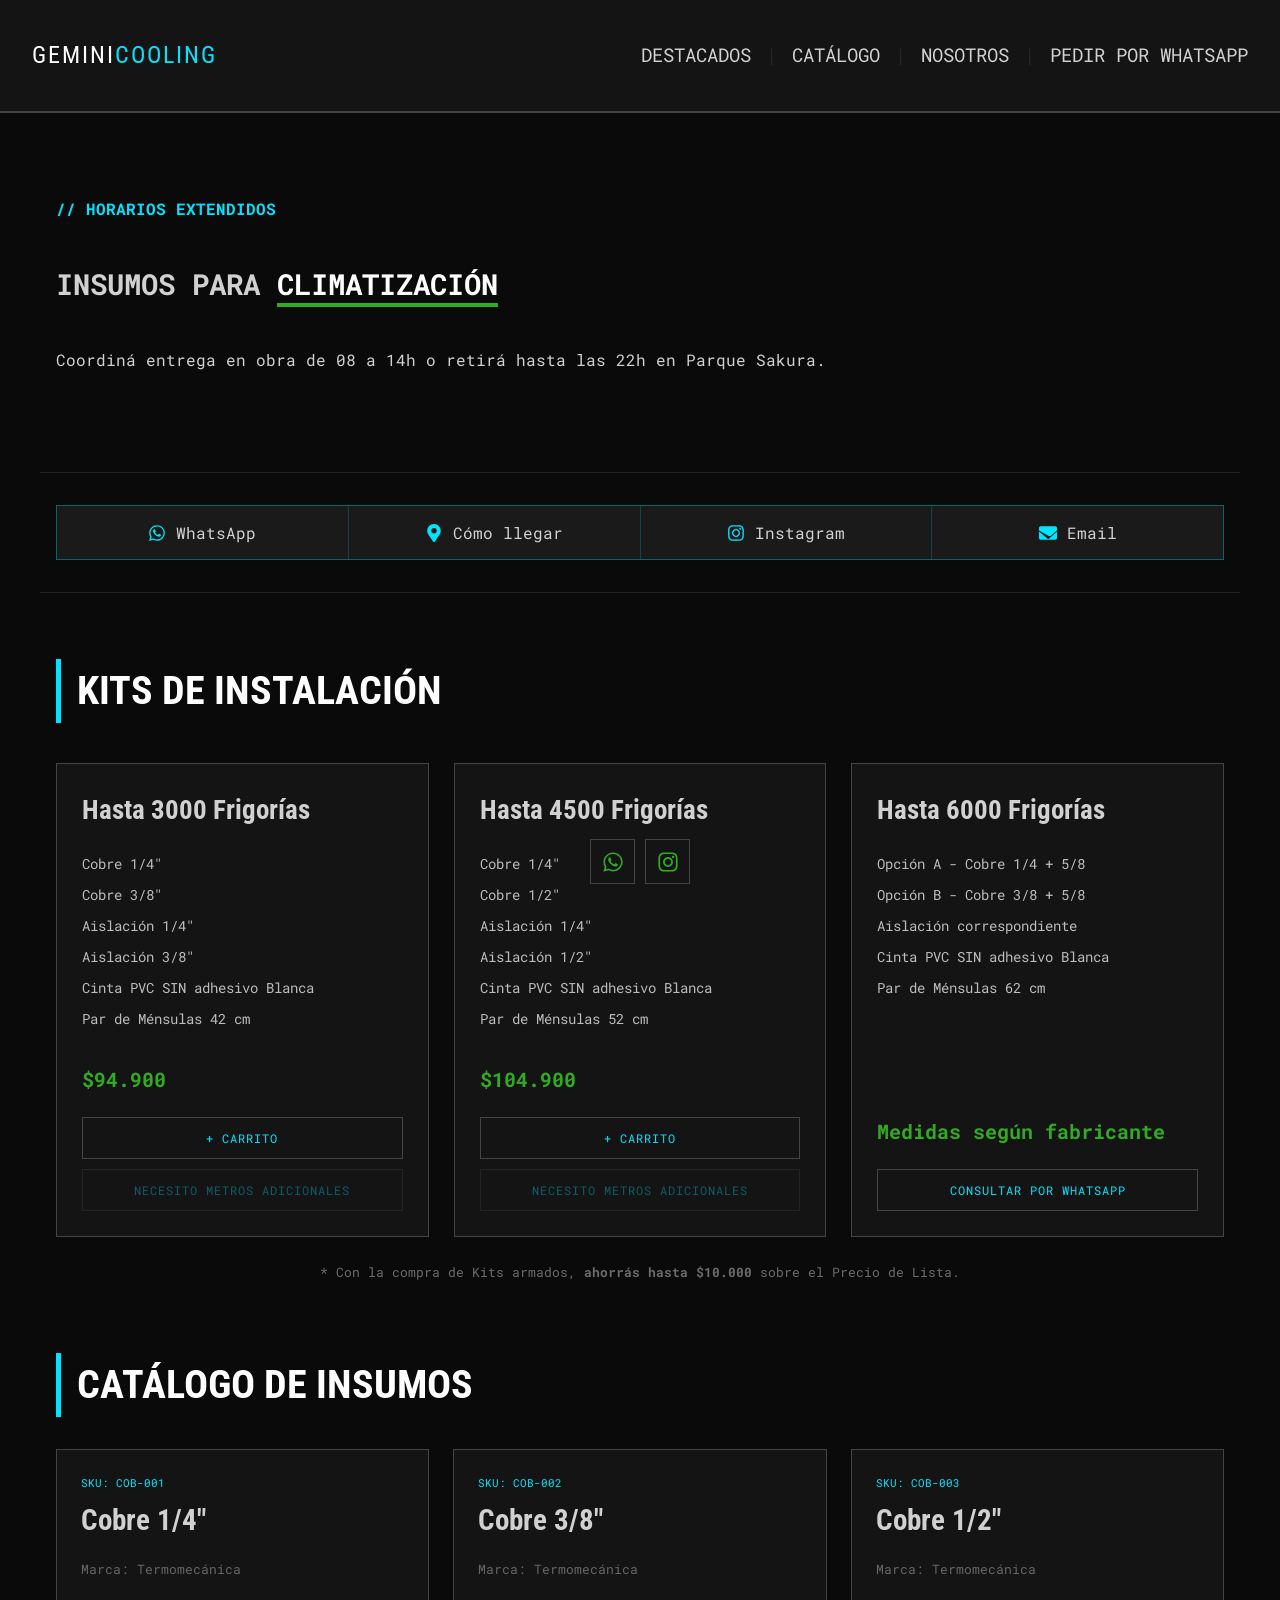
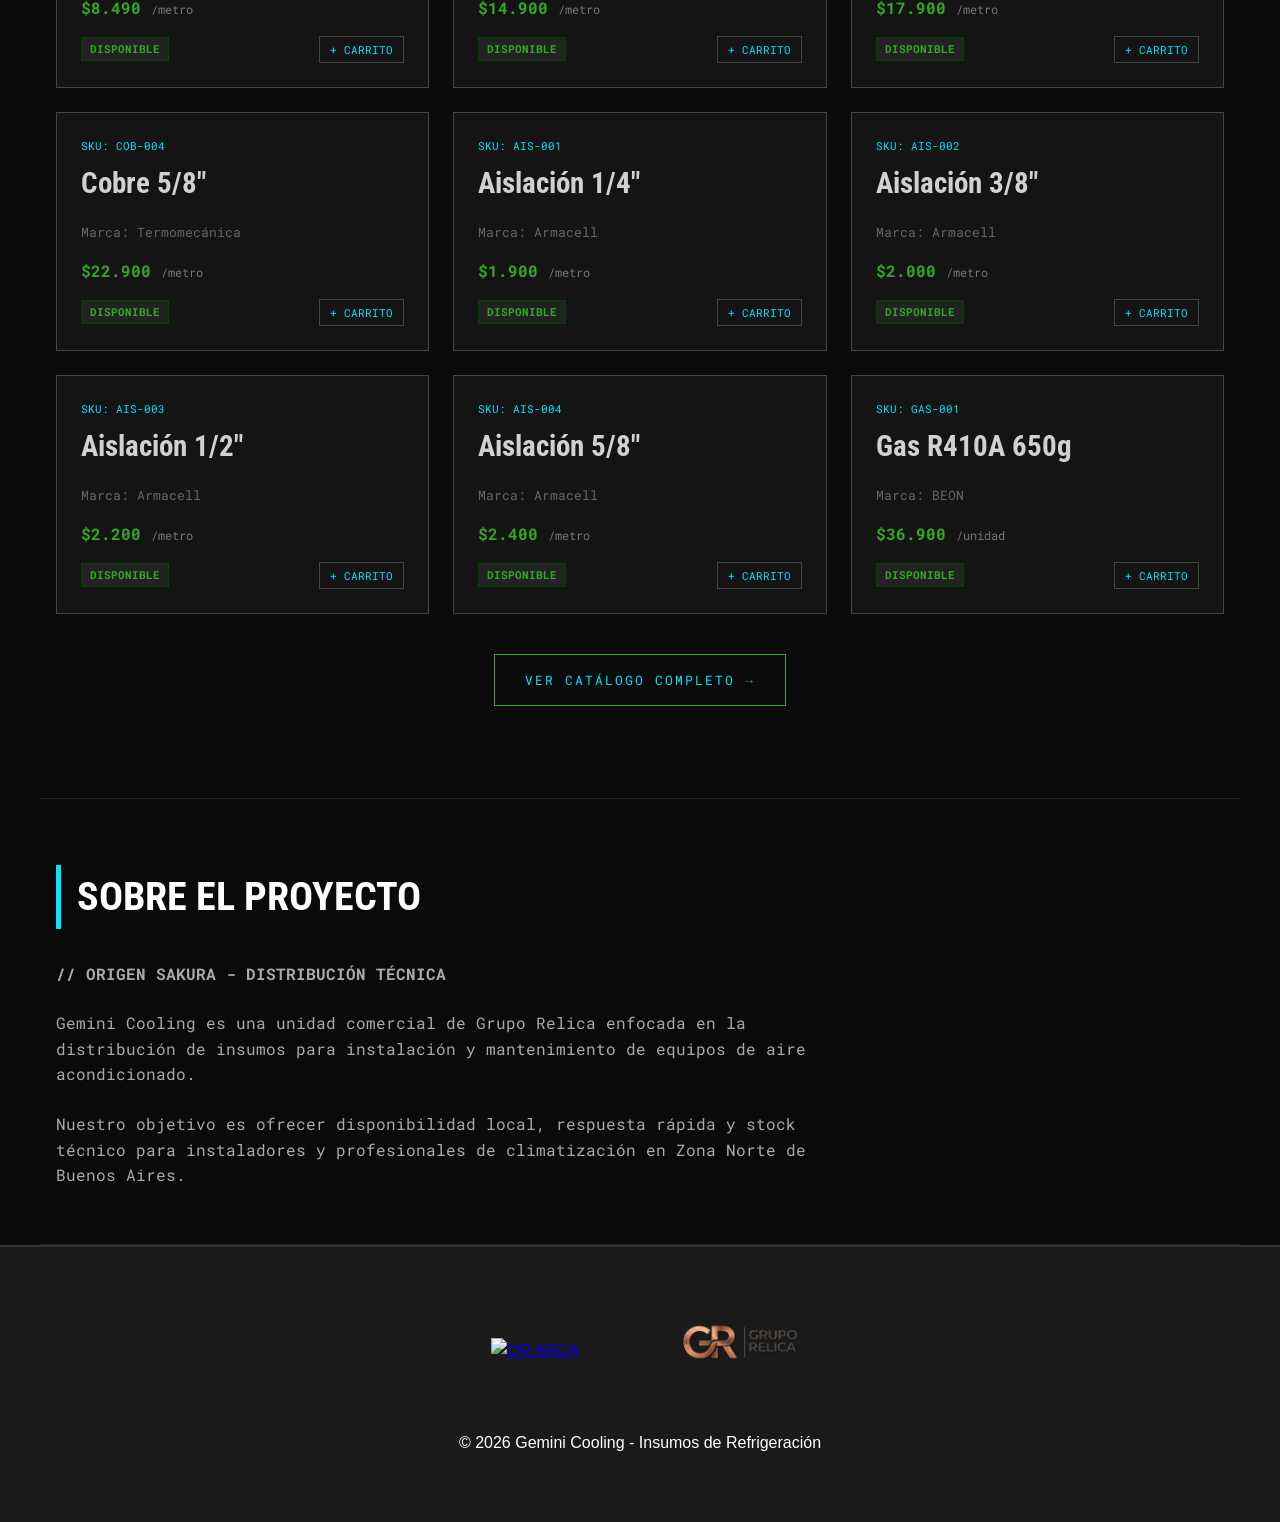
==== commit 222298b3: "Maps+precios" ====
--- a/index.html
+++ b/index.html
@@ -57,7 +57,7 @@
   <span>WhatsApp</span>
 </a>
 
-    <a href="https://maps.google.com" class="quick-item">
+    <a href="https://maps.app.goo.gl/Kjhx6C9hF2Pyg4jj7" class="quick-item">
       <svg viewBox="0 0 384 512">
   <path d="M172.3 501.7C26.97 291 0 269.4 0 192 0 85.96 85.96 0 192 0S384 85.96 384 192c0 77.4-26.97 99-172.3 309.7-9.5 13.8-30.2 13.8-39.7 0zM192 272c44.18 0 80-35.82 80-80s-35.82-80-80-80-80 35.82-80 80 35.82 80 80 80z"/>
 </svg>
@@ -171,13 +171,6 @@
                  class="footer-logo">
         </a>
     </div>
-
-    <!-- REDES 
-    <div class="footer-block footer-social">
-        <a href="https://instagram.com/" target="_blank">Instagram</a>
-        <a href="https://wa.me/549XXXXXXXXXX" target="_blank">WhatsApp</a>
-    </div>-->
-
 </div>
 
 <div class="footer-bottom">
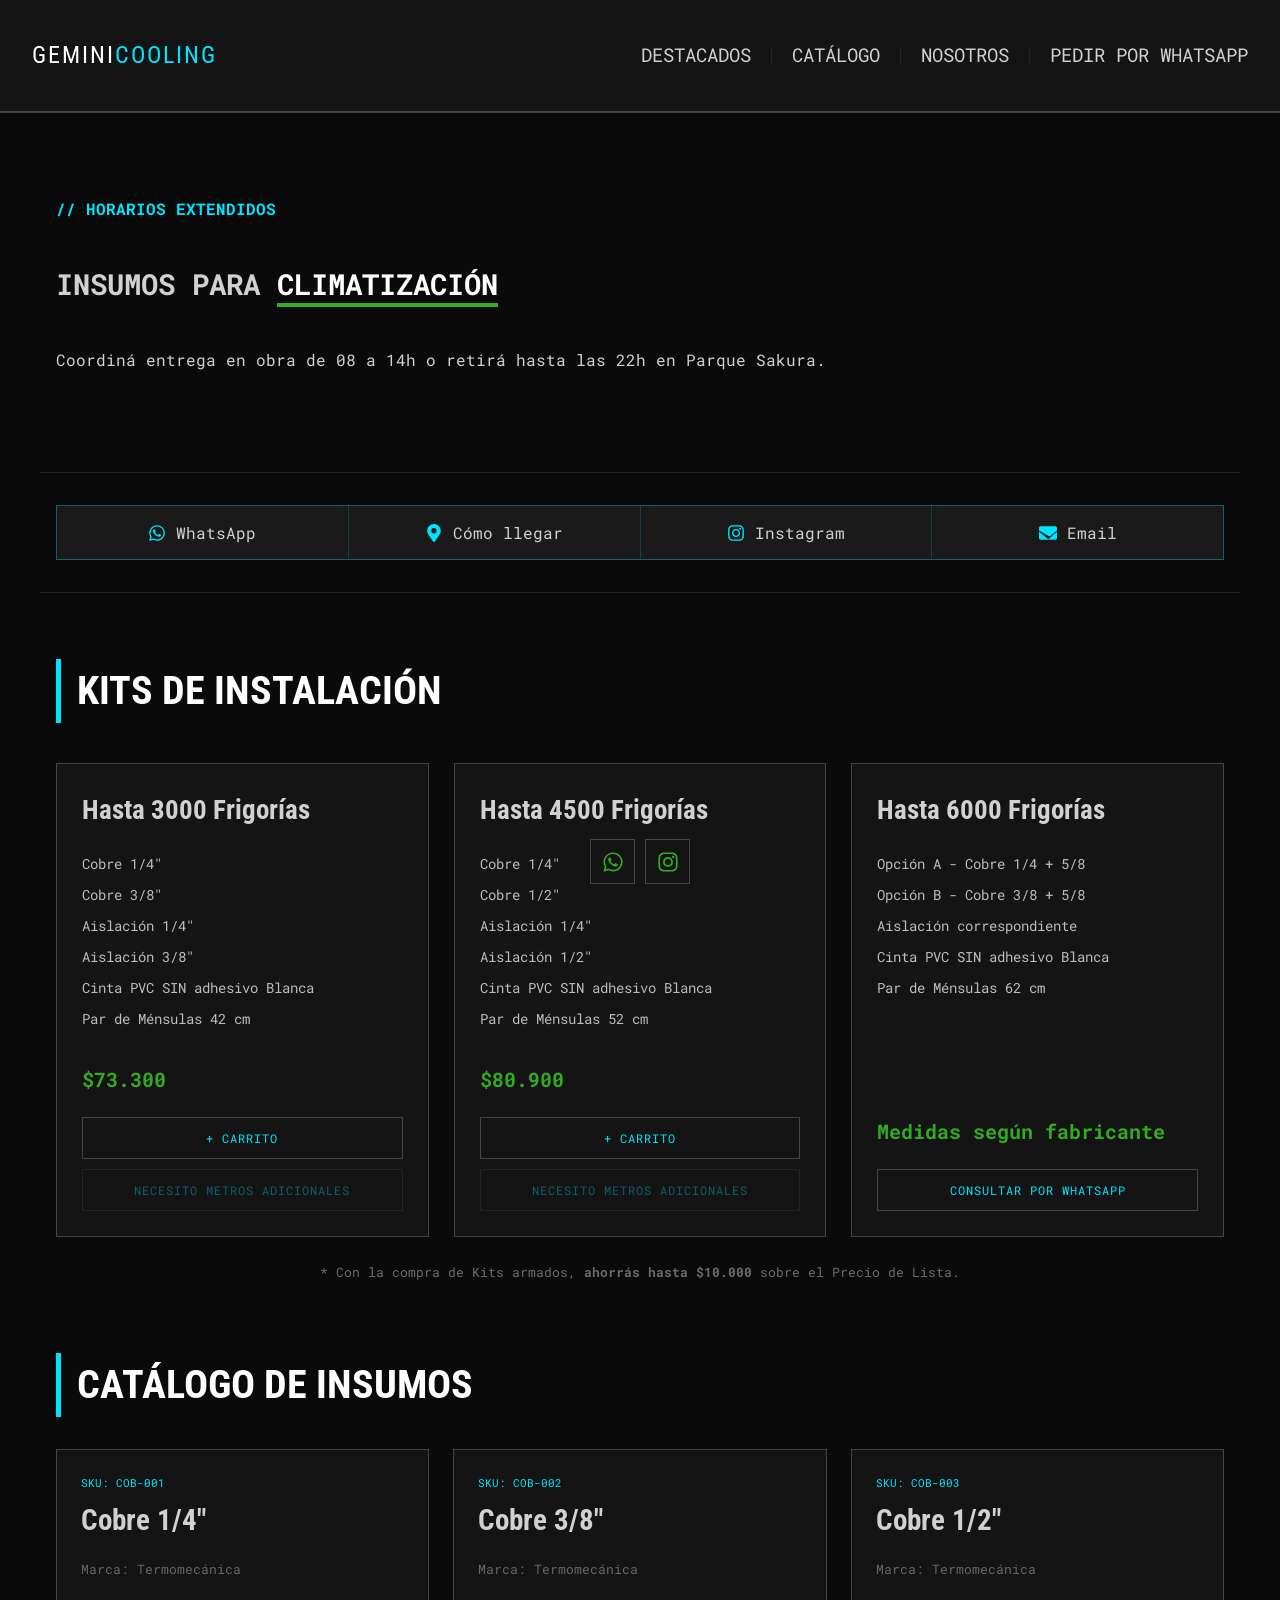
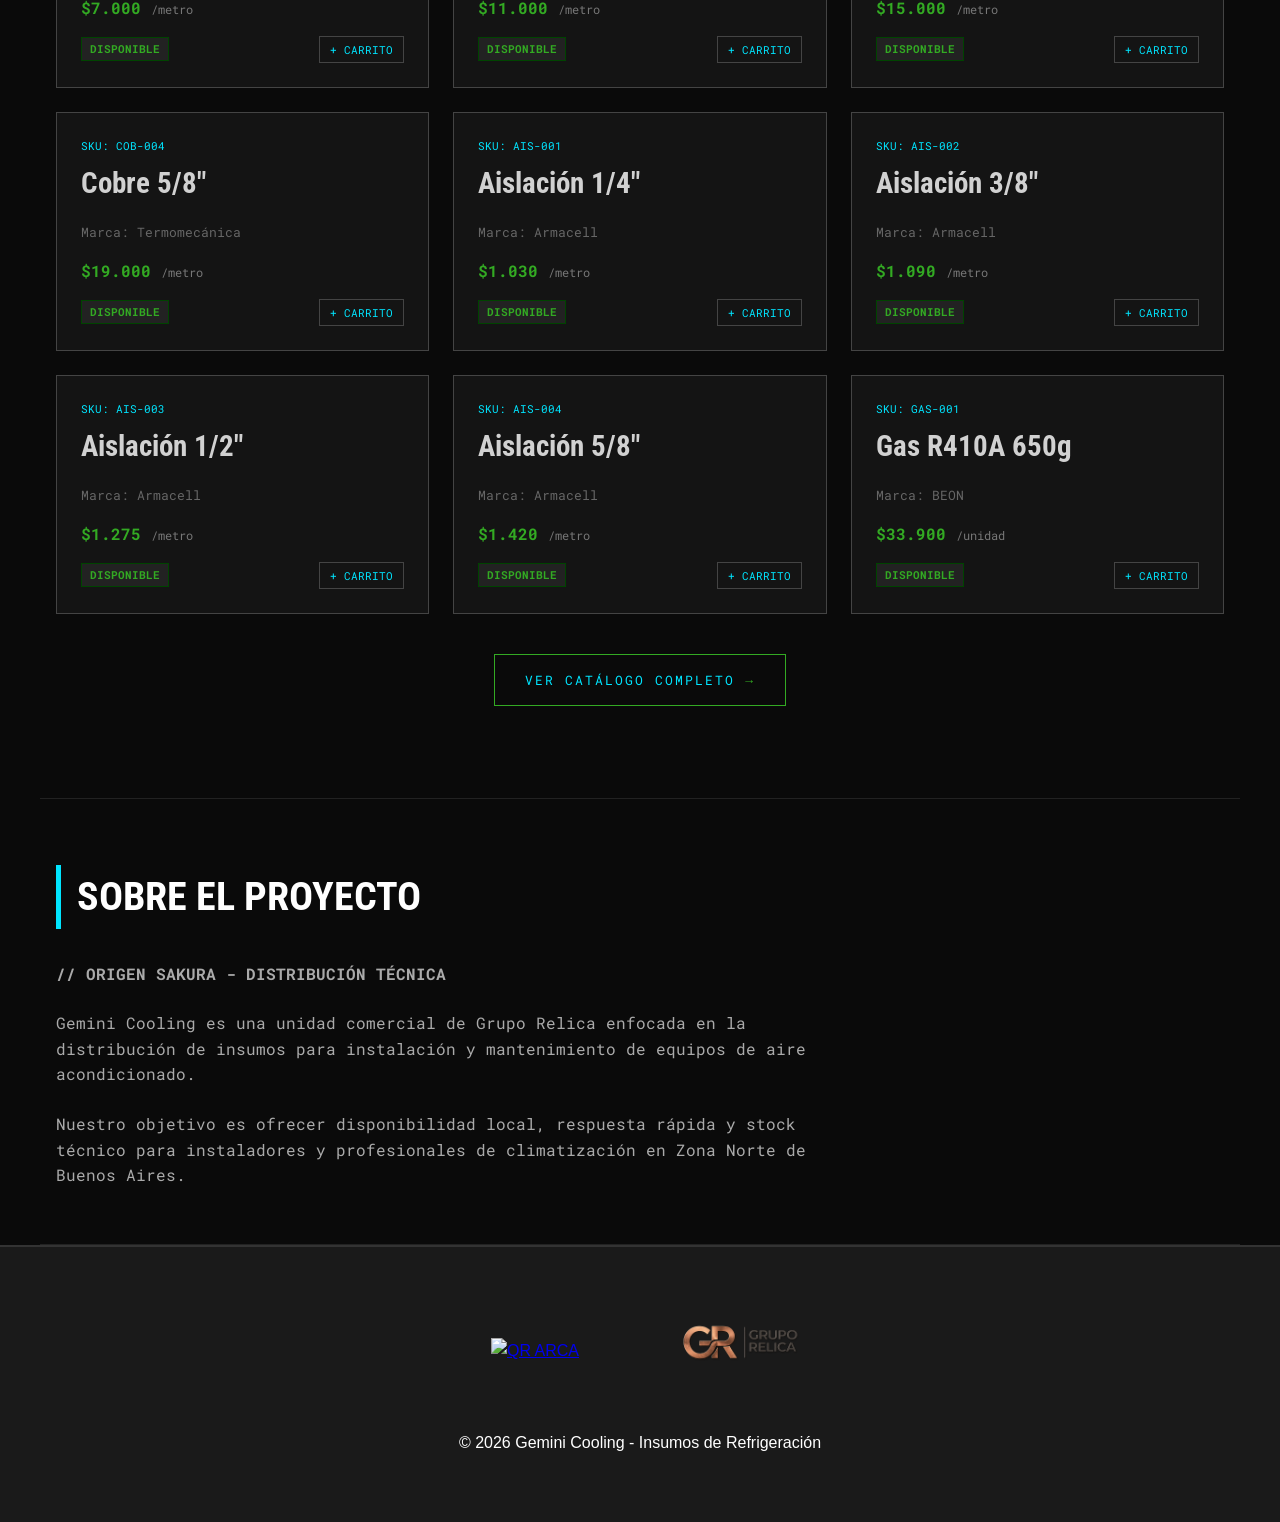
==== commit db2f84c4: "nuevos precios" ====
--- a/index.html
+++ b/index.html
@@ -20,7 +20,7 @@
     href="https://fonts.googleapis.com/css2?family=Roboto+Condensed:wght@700&family=Roboto+Mono&display=swap"
     rel="stylesheet"
   />
-  <link rel="stylesheet" href="styles.css?v=1.2" />
+  <link rel="stylesheet" href="styles.css?v=1.3" />
 </head>
   <body>
   <nav>
@@ -143,7 +143,7 @@
       </a>
     </div>
 
-    <script src="app.js?v=1.2"></script>
+    <script src="app.js?v=1.3"></script>
     <div id="cart-float" class="cart-hidden">
       <div onclick="finalizarPedido()" style="display:flex; align-items:center; gap:10px; cursor:pointer;">
           <span id="cart-count">0</span>
